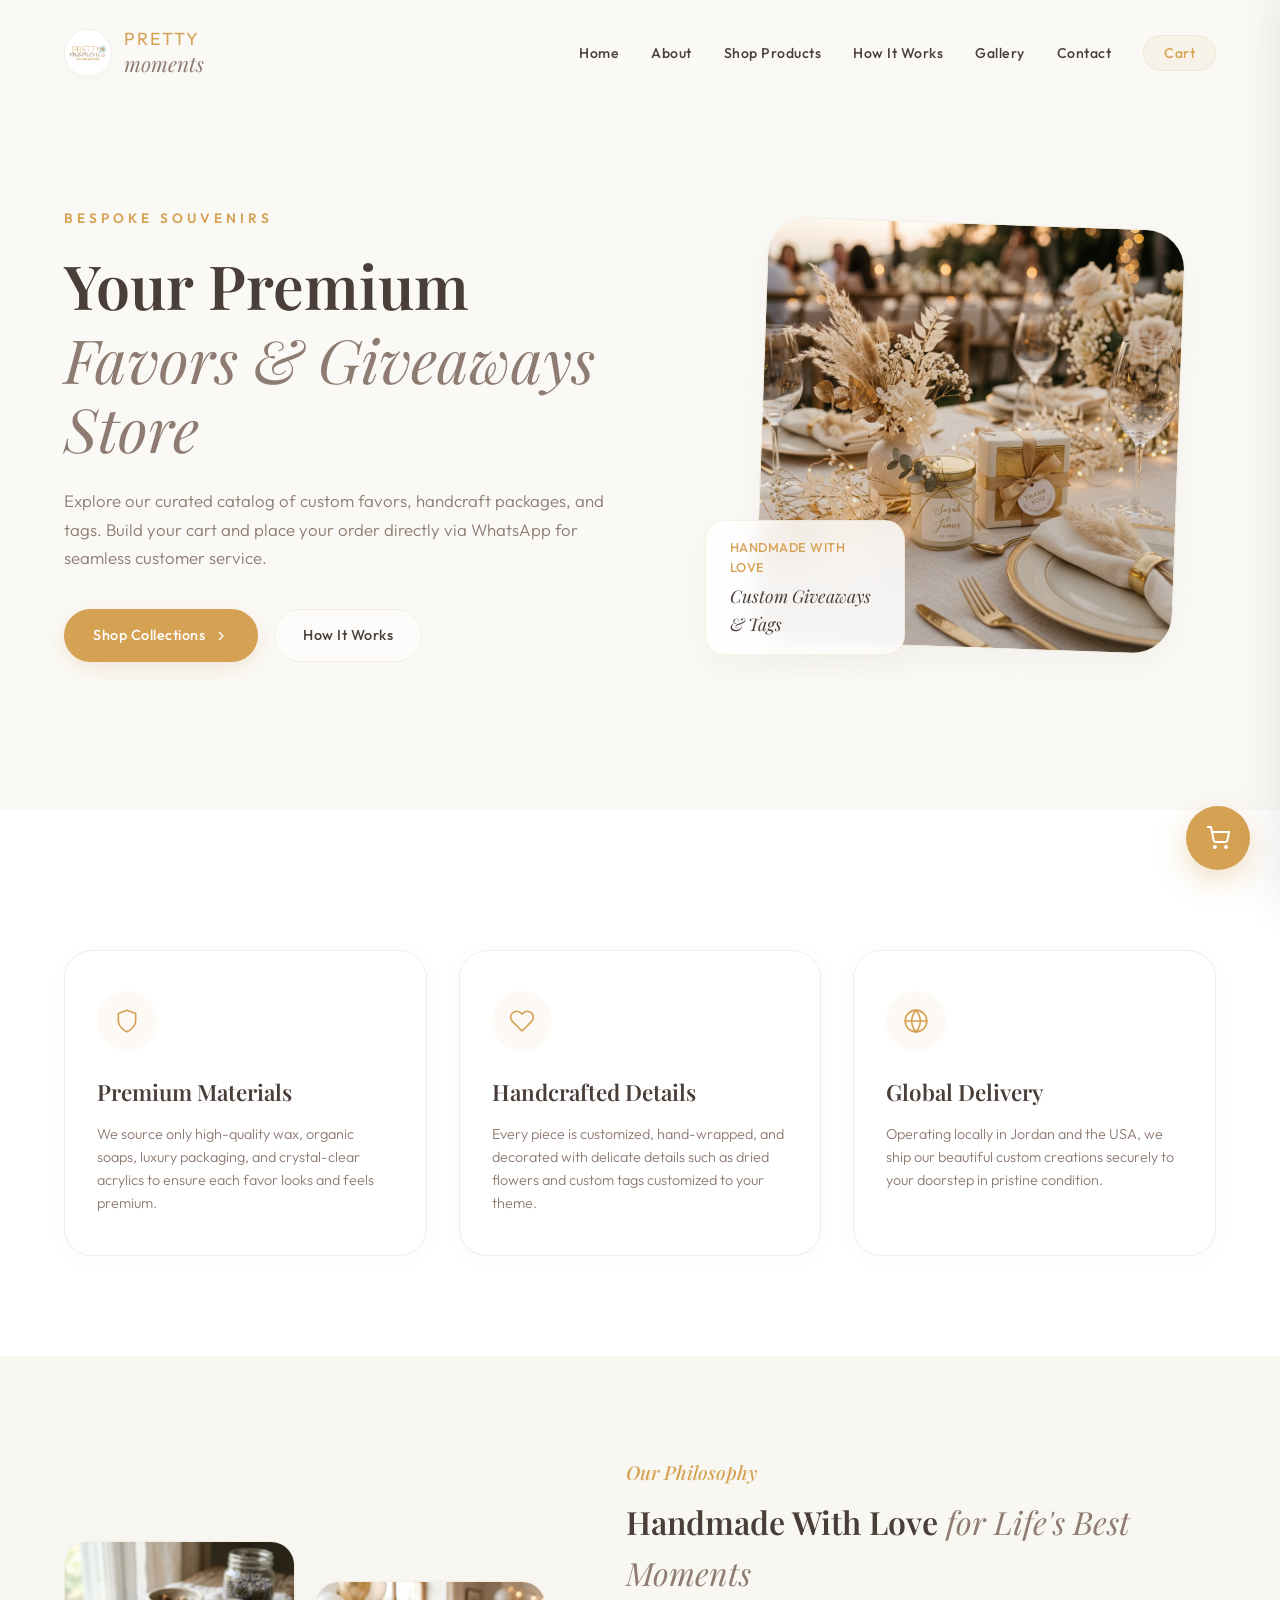
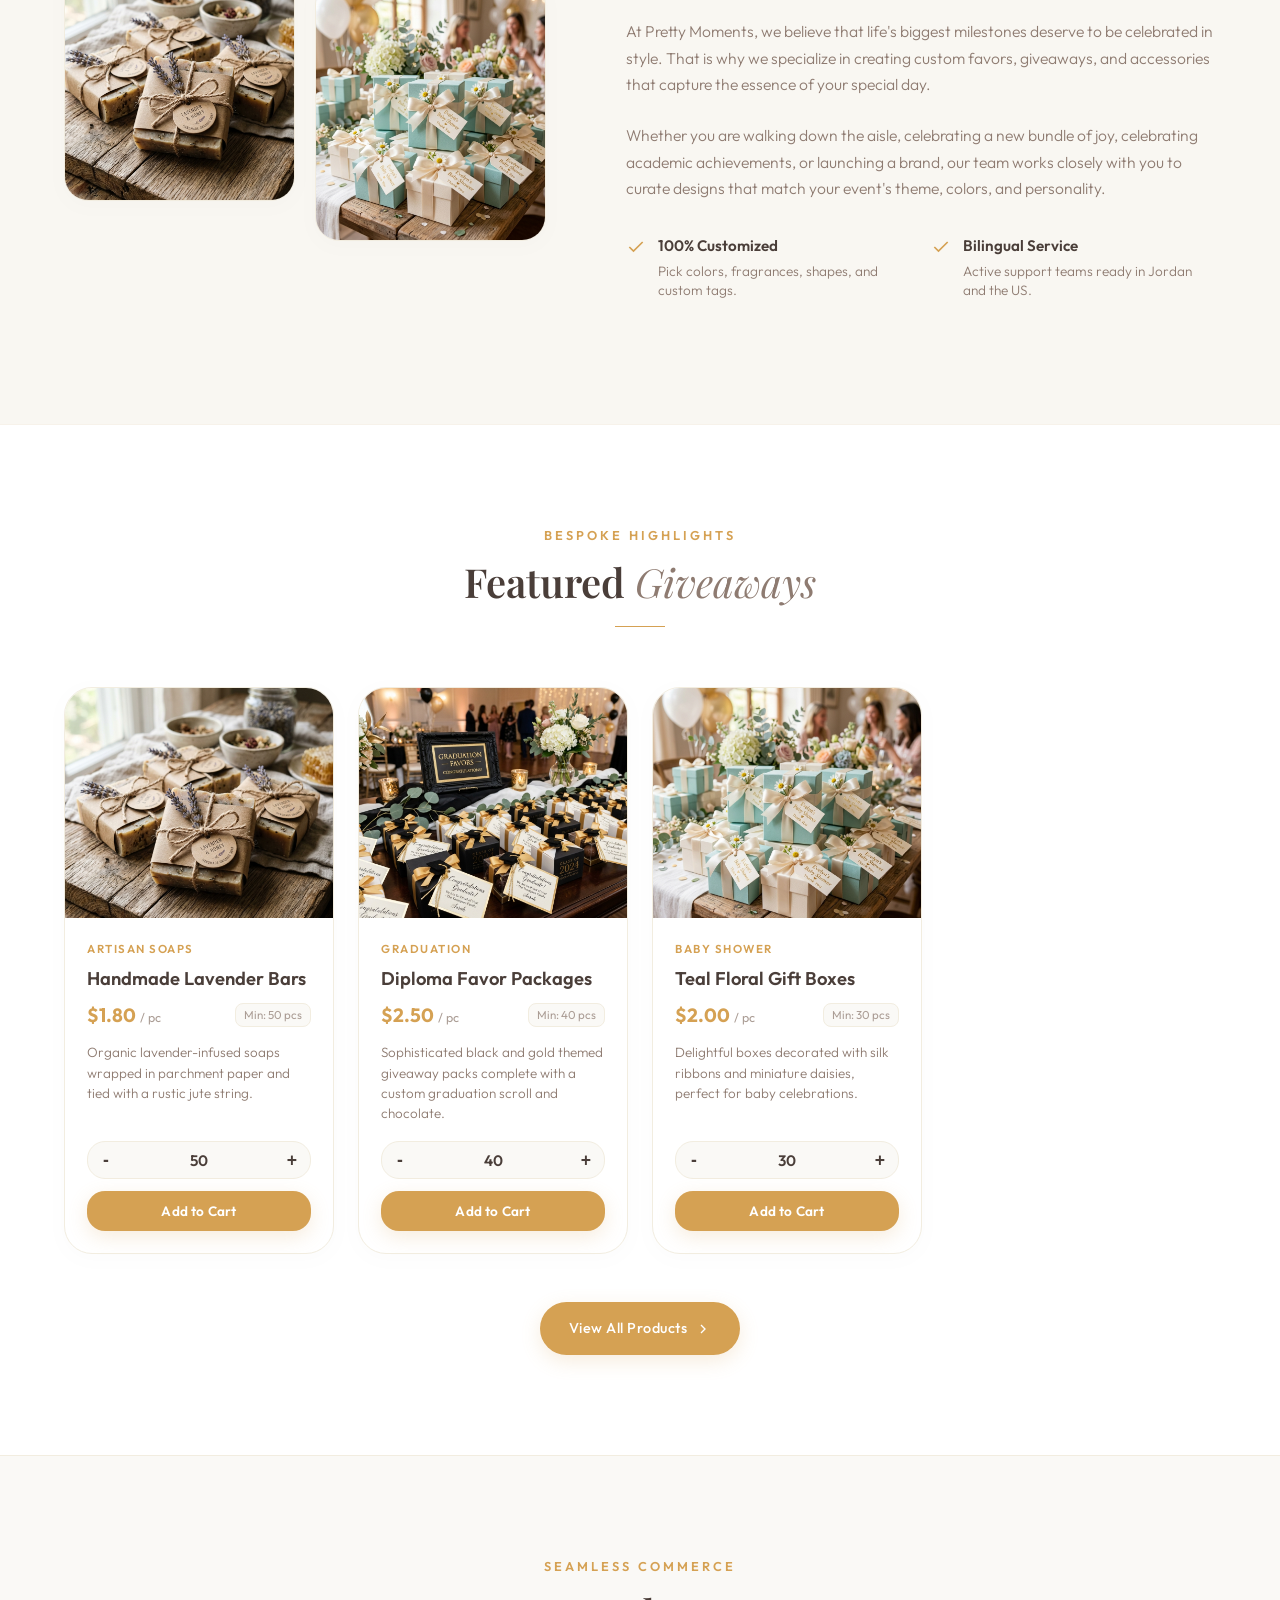
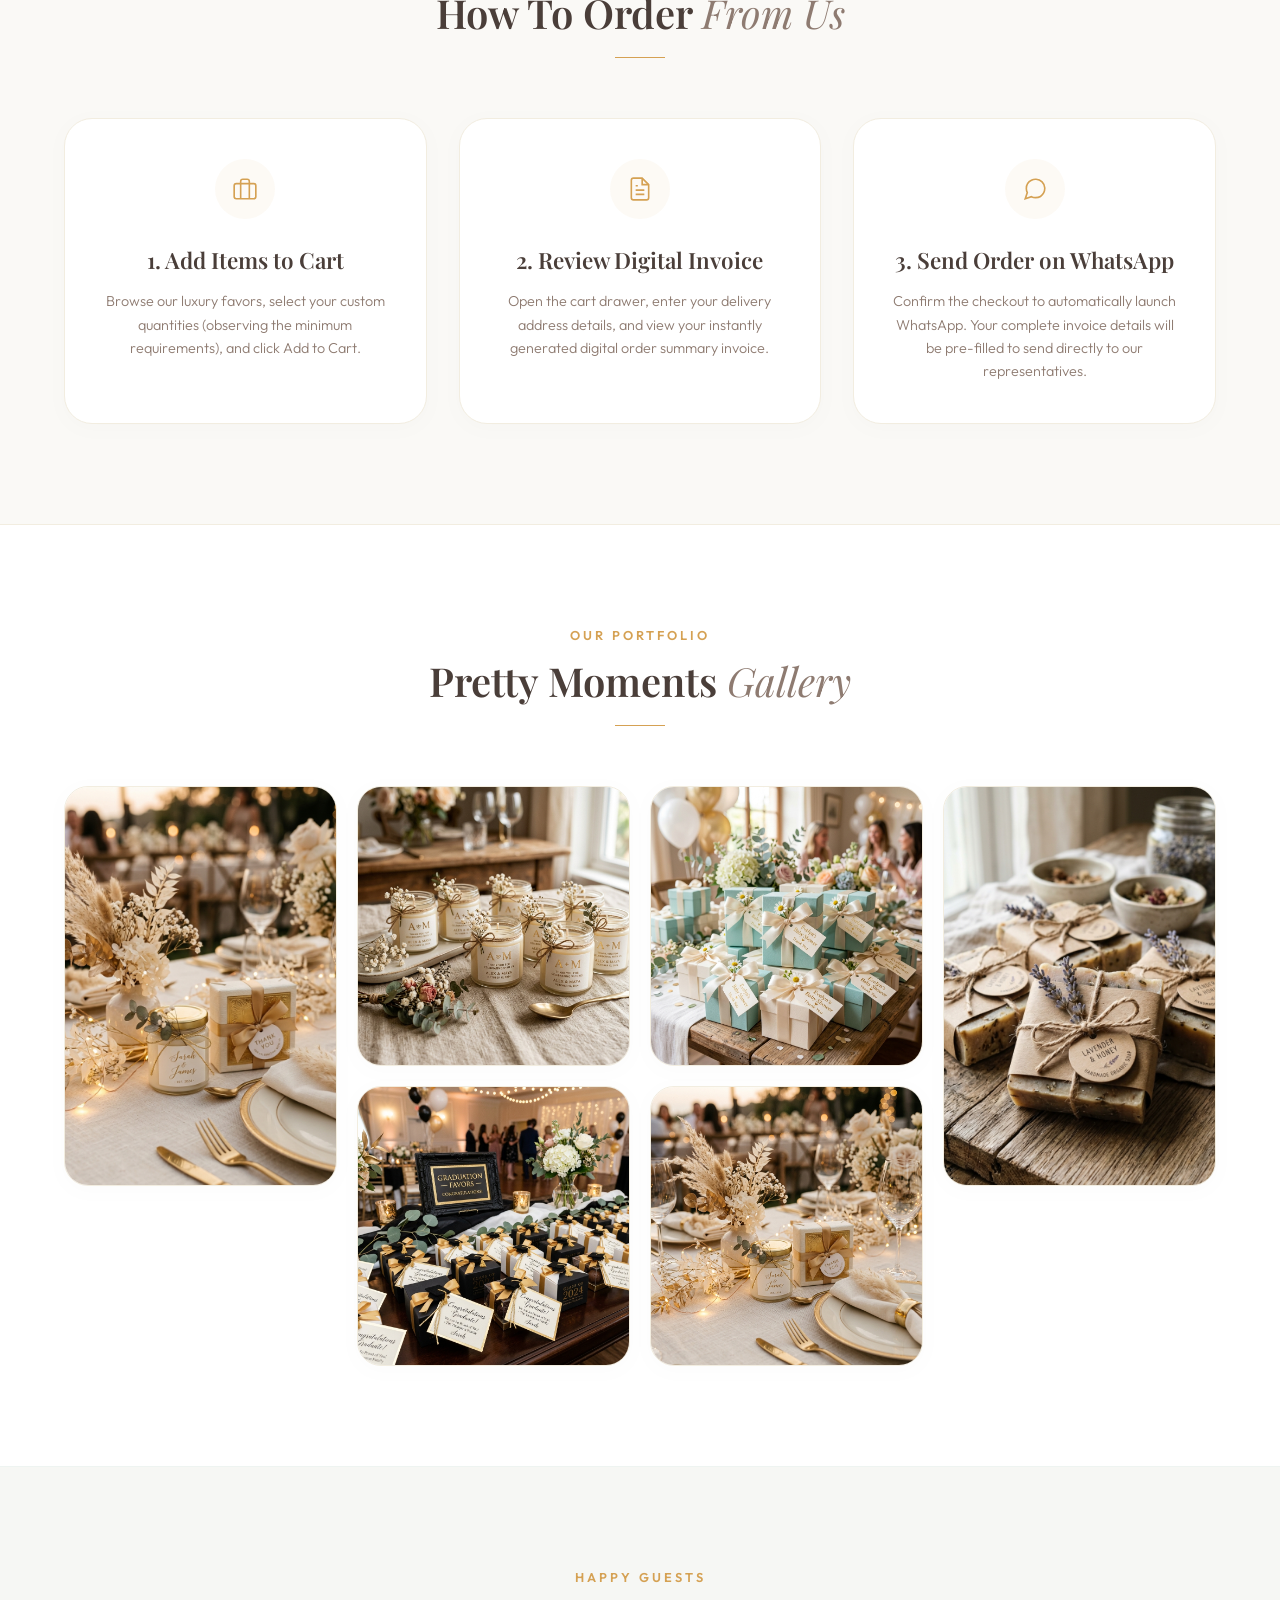
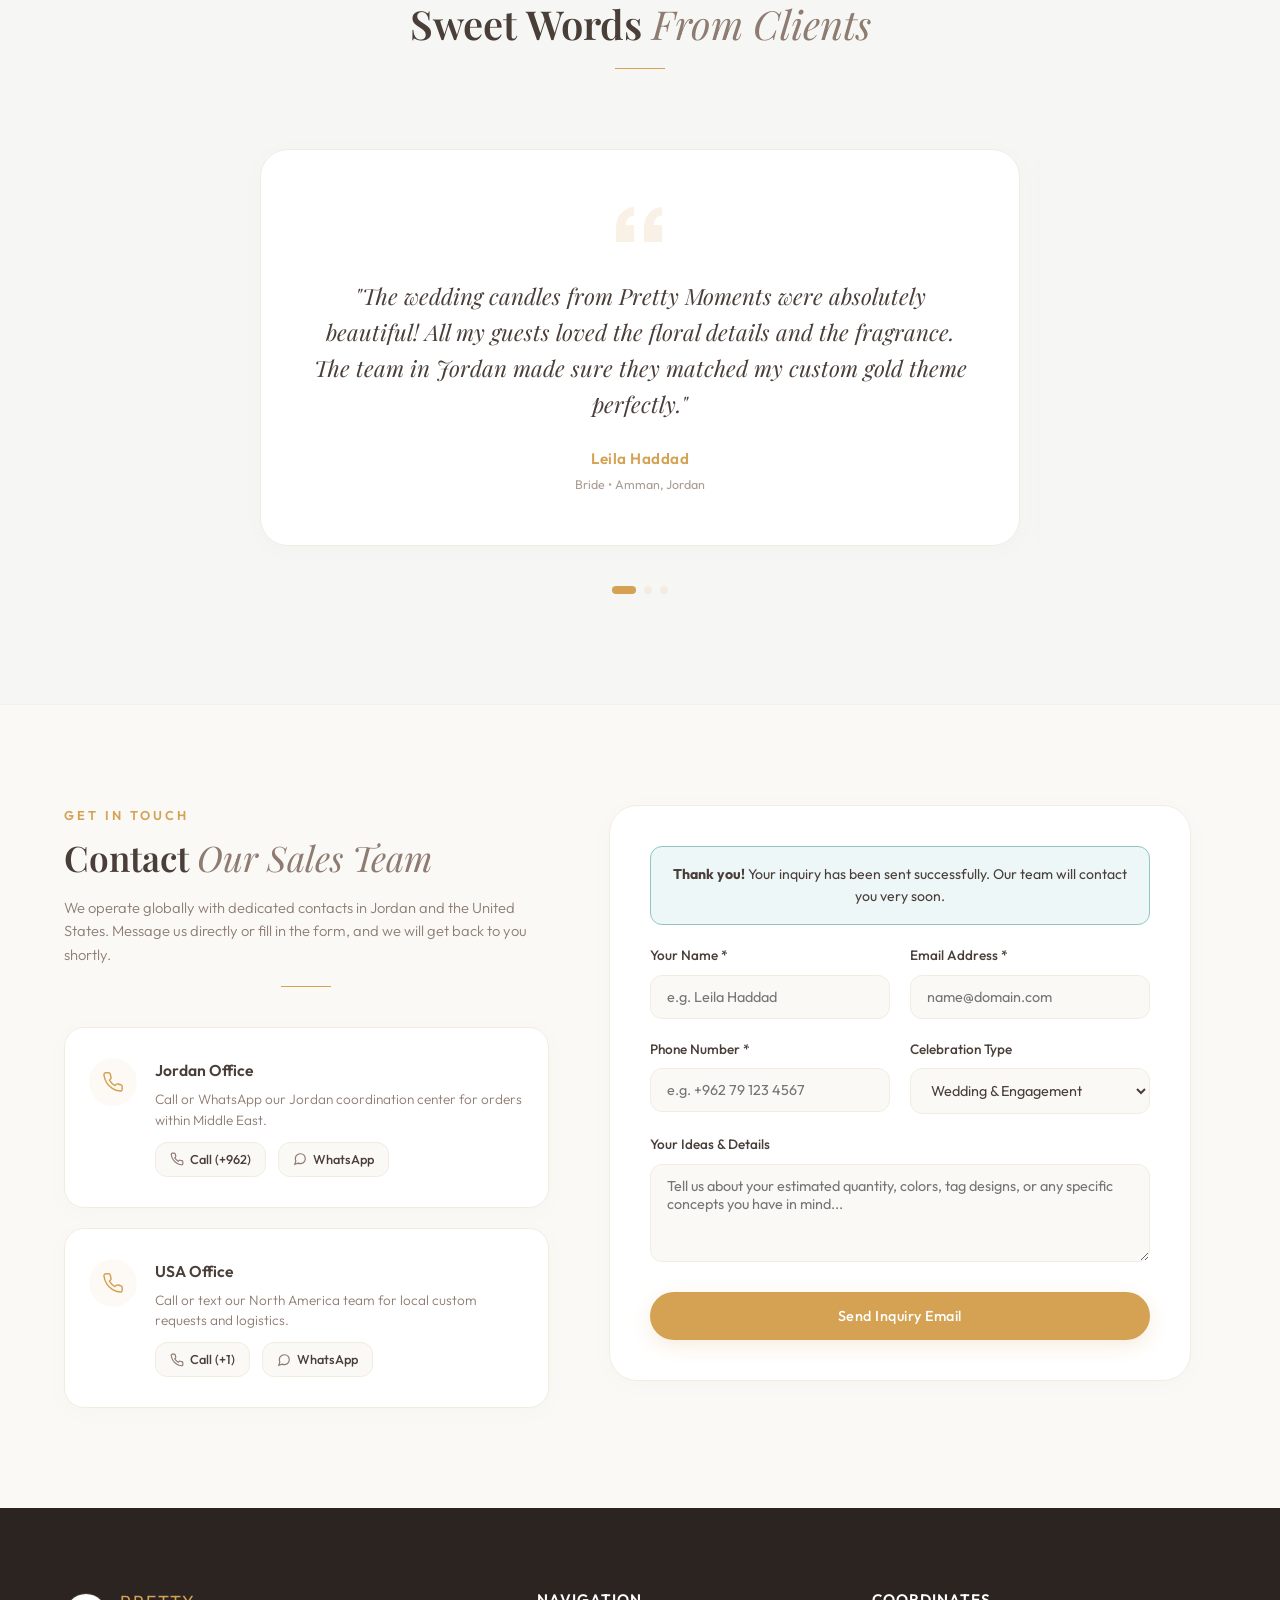
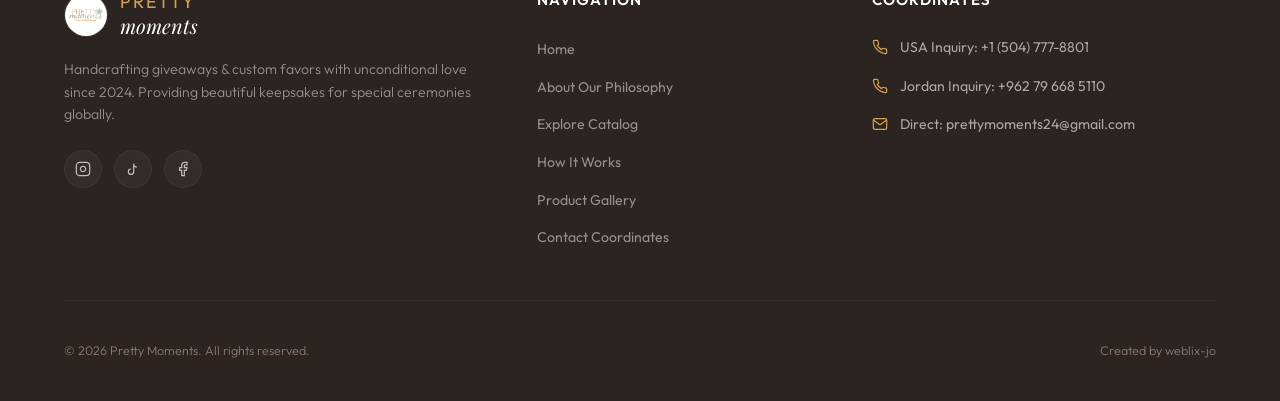
==== index.html @ eb16f56a "1" ====
<!DOCTYPE html>
<html lang="en">
<head>
  <meta charset="UTF-8">
  <meta name="viewport" content="width=device-width, initial-scale=1.0">
  
  <!-- SEO Meta Tags -->
  <title>Pretty Moments | Premium Favors & Giveaways Store</title>
  <meta name="description" content="Order luxury custom favors & giveaways online. Select items, add to cart, and checkout instantly via WhatsApp. Custom candles, baby shower gift boxes, and handmade soaps in Jordan & USA.">
  <meta name="keywords" content="giveaways, favors, custom favors, wedding favors, baby shower giveaways, graduation favors, personalized gifts, custom tags, Jordan, USA, WhatsApp store">
  
  <!-- Open Graph / Facebook -->
  <meta property="og:type" content="website">
  <meta property="og:url" content="https://weblix-jo.com/bio/prettymoments">
  <meta property="og:title" content="Pretty Moments | Premium Favors & Giveaways Store">
  <meta property="og:description" content="Order luxury custom favors & giveaways online. Select items, add to cart, and checkout instantly via WhatsApp. 🌸✨">
  <meta property="og:image" content="images/logo.jpg">

  <!-- Google Fonts Connection -->
  <link rel="preconnect" href="https://fonts.googleapis.com">
  <link rel="preconnect" href="https://fonts.gstatic.com" crossorigin>

  <!-- External Stylesheet -->
  <link rel="stylesheet" href="css/style.css">
</head>
<body>

  <!-- HEADER / NAVIGATION -->
  <header id="site-header">
    <div class="container nav-wrapper">
      <a href="#home" class="logo-wrapper" id="nav-logo">
        <div class="logo-circle">
          <img src="images/logo.jpg" alt="Pretty Moments Logo">
        </div>
        <div class="logo-text">
          <span class="logo-title-pretty">PRETTY</span>
          <span class="logo-title-moments">moments</span>
        </div>
      </a>
      
      <!-- Mobile hamburger toggle -->
      <button class="menu-toggle" aria-label="Toggle navigation menu" aria-expanded="false">
        <svg viewBox="0 0 24 24" fill="none" stroke="currentColor">
          <line x1="3" y1="12" x2="21" y2="12"></line>
          <line x1="3" y1="6" x2="21" y2="6"></line>
          <line x1="3" y1="18" x2="21" y2="18"></line>
        </svg>
      </button>

      <nav id="main-nav">
        <ul>
          <li><a href="#home">Home</a></li>
          <li><a href="#about">About</a></li>
          <li><a href="shop.html">Shop Products</a></li>
          <li><a href="#how-it-works">How It Works</a></li>
          <li><a href="#gallery">Gallery</a></li>
          <li><a href="#contact">Contact</a></li>
          <li>
            <a href="#" class="nav-cta">
              Cart 
              <span class="cart-count" style="display:none; background:var(--text-dark); color:var(--white); border-radius:50%; width:18px; height:18px; font-size:0.68rem; align-items:center; justify-content:center; margin-left:6px; border:1px solid var(--white);">0</span>
            </a>
          </li>
        </ul>
      </nav>
    </div>
  </header>

  <!-- MAIN CONTENT AREA -->
  <main>
    
    <!-- 1. HERO SECTION -->
    <section id="home" class="hero">
      <div class="container hero-grid">
        
        <div class="hero-content">
          <span class="hero-subtitle">Bespoke Souvenirs</span>
          <h1 class="hero-title">
            Your Premium
            <span>Favors & Giveaways Store</span>
          </h1>
          <p class="hero-description">
            Explore our curated catalog of custom favors, handcraft packages, and tags. Build your cart and place your order directly via WhatsApp for seamless customer service.
          </p>
          <div class="hero-buttons">
            <a href="#collections" class="btn btn-primary">
              Shop Collections
              <svg class="btn-icon" viewBox="0 0 24 24">
                <polyline points="9 18 15 12 9 6"></polyline>
              </svg>
            </a>
            <a href="#how-it-works" class="btn btn-secondary">How It Works</a>
          </div>
        </div>

        <div class="hero-visual">
          <div class="hero-img-container">
            <img src="images/hero_bg.png" alt="Elegantly arranged wedding favors on table setting">
          </div>
          <div class="hero-badge">
            <p>HANDMADE WITH LOVE</p>
            <span>Custom Giveaways & Tags</span>
          </div>
        </div>

      </div>
    </section>

    <!-- 2. FEATURES PILLARS -->
    <section class="section-padding" style="background-color: var(--white);">
      <div class="container">
        <div class="features-grid">
          
          <div class="feature-card">
            <div class="feature-icon-box">
              <svg viewBox="0 0 24 24" fill="none" stroke="currentColor" stroke-linecap="round" stroke-linejoin="round">
                <path d="M12 22s8-4 8-10V5l-8-3-8 3v7c0 6 8 10 8 10z"></path>
              </svg>
            </div>
            <h3>Premium Materials</h3>
            <p>We source only high-quality wax, organic soaps, luxury packaging, and crystal-clear acrylics to ensure each favor looks and feels premium.</p>
          </div>

          <div class="feature-card">
            <div class="feature-icon-box">
              <svg viewBox="0 0 24 24" fill="none" stroke="currentColor" stroke-linecap="round" stroke-linejoin="round">
                <path d="M20.84 4.61a5.5 5.5 0 0 0-7.78 0L12 5.67l-1.06-1.06a5.5 5.5 0 0 0-7.78 7.78l1.06 1.06L12 21.23l7.78-7.78 1.06-1.06a5.5 5.5 0 0 0 0-7.78z"></path>
              </svg>
            </div>
            <h3>Handcrafted Details</h3>
            <p>Every piece is customized, hand-wrapped, and decorated with delicate details such as dried flowers and custom tags customized to your theme.</p>
          </div>

          <div class="feature-card">
            <div class="feature-icon-box">
              <svg viewBox="0 0 24 24" fill="none" stroke="currentColor" stroke-linecap="round" stroke-linejoin="round">
                <circle cx="12" cy="12" r="10"></circle>
                <line x1="2" y1="12" x2="22" y2="12"></line>
                <path d="M12 2a15.3 15.3 0 0 1 4 10 15.3 15.3 0 0 1-4 10 15.3 15.3 0 0 1-4-10 15.3 15.3 0 0 1 4-10z"></path>
              </svg>
            </div>
            <h3>Global Delivery</h3>
            <p>Operating locally in Jordan and the USA, we ship our beautiful custom creations securely to your doorstep in pristine condition.</p>
          </div>

        </div>
      </div>
    </section>

    <!-- 3. ABOUT & PHILOSOPHY -->
    <section id="about" class="section-padding about-section">
      <div class="container about-grid">
        
        <div class="about-gallery">
          <div class="about-img-wrapper about-img-1">
            <img src="images/soaps_favors.png" alt="Artisanal lavender handmade soaps close up">
          </div>
          <div class="about-img-wrapper about-img-2">
            <img src="images/baby_shower.png" alt="Delightful pastel baby shower custom boxes">
          </div>
        </div>

        <div class="about-content">
          <span class="text-gold font-italic" style="font-size: 1.2rem; display: block; margin-bottom: 8px;">Our Philosophy</span>
          <h3>Handmade With Love <span>for Life's Best Moments</span></h3>
          <p>
            At Pretty Moments, we believe that life's biggest milestones deserve to be celebrated in style. That is why we specialize in creating custom favors, giveaways, and accessories that capture the essence of your special day.
          </p>
          <p>
            Whether you are walking down the aisle, celebrating a new bundle of joy, celebrating academic achievements, or launching a brand, our team works closely with you to curate designs that match your event's theme, colors, and personality.
          </p>
          
          <div class="about-highlights">
            <div class="about-highlight-item">
              <svg viewBox="0 0 24 24" fill="none" stroke="currentColor">
                <polyline points="20 6 9 17 4 12"></polyline>
              </svg>
              <div>
                <h4>100% Customized</h4>
                <p>Pick colors, fragrances, shapes, and custom tags.</p>
              </div>
            </div>
            
            <div class="about-highlight-item">
              <svg viewBox="0 0 24 24" fill="none" stroke="currentColor">
                <polyline points="20 6 9 17 4 12"></polyline>
              </svg>
              <div>
                <h4>Bilingual Service</h4>
                <p>Active support teams ready in Jordan and the US.</p>
              </div>
            </div>
          </div>
        </div>

      </div>
    </section>

    <!-- 4. COLLECTIONS / SHOP SECTION -->
    <section id="collections" class="section-padding" style="background-color: var(--white);">
      <div class="container">
        
        <div class="section-header">
          <span class="tagline">Bespoke Highlights</span>
          <h2>Featured <span>Giveaways</span></h2>
        </div>

        <!-- Featured Collection Grid (renders latest 3 products via JS) -->
        <div class="collections-grid" id="collections-grid">
          <!-- Rendered Dynamically via JS -->
        </div>

        <div style="text-align:center; margin-top:48px;">
          <a href="shop.html" class="btn btn-primary">
            View All Products
            <svg class="btn-icon" viewBox="0 0 24 24">
              <polyline points="9 18 15 12 9 6"></polyline>
            </svg>
          </a>
        </div>

      </div>
    </section>

    <!-- 5. HOW IT WORKS SECTION -->
    <section id="how-it-works" class="section-padding" style="background-color: var(--bg-color); border-top:1px solid var(--border-soft); border-bottom:1px solid var(--border-soft);">
      <div class="container">
        
        <div class="section-header">
          <span class="tagline">Seamless Commerce</span>
          <h2>How To Order <span>From Us</span></h2>
        </div>

        <div class="features-grid">
          
          <div class="feature-card text-center">
            <div class="feature-icon-box" style="margin: 0 auto 24px;">
              <svg viewBox="0 0 24 24" fill="none" stroke="currentColor">
                <rect x="2" y="7" width="20" height="14" rx="2" ry="2"></rect>
                <path d="M16 21V5a2 2 0 0 0-2-2h-4a2 2 0 0 0-2 2v16"></path>
              </svg>
            </div>
            <h3>1. Add Items to Cart</h3>
            <p>Browse our luxury favors, select your custom quantities (observing the minimum requirements), and click Add to Cart.</p>
          </div>

          <div class="feature-card text-center">
            <div class="feature-icon-box" style="margin: 0 auto 24px;">
              <svg viewBox="0 0 24 24" fill="none" stroke="currentColor">
                <path d="M14 2H6a2 2 0 0 0-2 2v16a2 2 0 0 0 2 2h12a2 2 0 0 0 2-2V8z"></path>
                <polyline points="14 2 14 8 20 8"></polyline>
                <line x1="16" y1="13" x2="8" y2="13"></line>
                <line x1="16" y1="17" x2="8" y2="17"></line>
                <polyline points="10 9 9 9 8 9"></polyline>
              </svg>
            </div>
            <h3>2. Review Digital Invoice</h3>
            <p>Open the cart drawer, enter your delivery address details, and view your instantly generated digital order summary invoice.</p>
          </div>

          <div class="feature-card text-center">
            <div class="feature-icon-box" style="margin: 0 auto 24px;">
              <svg viewBox="0 0 24 24" fill="none" stroke="currentColor">
                <path d="M21 11.5a8.38 8.38 0 0 1-.9 3.8 8.5 8.5 0 0 1-7.6 4.7 8.38 8.38 0 0 1-3.8-.9L3 21l1.9-5.7a8.38 8.38 0 0 1-.9-3.8 8.5 8.5 0 0 1 4.7-7.6 8.38 8.38 0 0 1 3.8-.9h.5a8.48 8.48 0 0 1 8 8v.5z"></path>
              </svg>
            </div>
            <h3>3. Send Order on WhatsApp</h3>
            <p>Confirm the checkout to automatically launch WhatsApp. Your complete invoice details will be pre-filled to send directly to our representatives.</p>
          </div>

        </div>

      </div>
    </section>

    <!-- 6. PHOTO GALLERY / PORTFOLIO -->
    <section id="gallery" class="section-padding" style="background-color: var(--white);">
      <div class="container">
        
        <div class="section-header">
          <span class="tagline">Our Portfolio</span>
          <h2>Pretty Moments <span>Gallery</span></h2>
        </div>

        <div class="gallery-grid">
          
          <div class="gallery-item tall">
            <img src="images/hero_bg.png" alt="Custom wedding giveaways set up on dinner table">
            <div class="gallery-overlay">
              <h4>Reception Table Settings</h4>
              <p>Wedding Day Souvenirs</p>
            </div>
          </div>

          <div class="gallery-item">
            <img src="images/wedding_favors.png" alt="Scented candle wedding favors close up">
            <div class="gallery-overlay">
              <h4>Luxury Gold Candle Jars</h4>
              <p>Engagement giveaways</p>
            </div>
          </div>

          <div class="gallery-item">
            <img src="images/baby_shower.png" alt="Baby shower pastel blue and pink boxes">
            <div class="gallery-overlay">
              <h4>Pastel Baby Boxes</h4>
              <p>Baby Shower favors</p>
            </div>
          </div>

          <div class="gallery-item tall">
            <img src="images/soaps_favors.png" alt="Handmade rustic soaps wrapped in paper and twine">
            <div class="gallery-overlay">
              <h4>Handcrafted Organic Soaps</h4>
              <p>Bridal Shower rustic theme</p>
            </div>
          </div>

          <div class="gallery-item">
            <img src="images/graduation_favors.png" alt="Graduation diploma scroll boxes">
            <div class="gallery-overlay">
              <h4>Graduation Chocolate boxes</h4>
              <p>Academic Celebration giveaways</p>
            </div>
          </div>

          <div class="gallery-item">
            <img src="images/hero_bg.png" alt="Beautifully gift-wrapped candles with ribbons">
            <div class="gallery-overlay">
              <h4>Custom Ribbon Gift Boxes</h4>
              <p>Anniversary & Special Events</p>
            </div>
          </div>

        </div>

      </div>
    </section>

    <!-- 7. CLIENT TESTIMONIALS -->
    <section class="section-padding testimonials-section">
      <div class="container">
        
        <div class="section-header">
          <span class="tagline">Happy Guests</span>
          <h2>Sweet Words <span>From Clients</span></h2>
        </div>

        <div class="testimonials-slider-container">
          <div class="testimonials-wrapper">
            
            <!-- Slide 1 -->
            <div class="testimonial-slide">
              <div class="testimonial-card">
                <svg class="testimonial-quote-icon" viewBox="0 0 24 24" fill="currentColor">
                  <path d="M14.017 21v-7.391c0-5.704 3.748-9.791 9-10.155v4.294c-2.82.252-4.116 2.007-4.116 4.756h4.116V21h-9zm-14 0v-7.391c0-5.704 3.748-9.791 9-10.155v4.294c-2.82.252-4.116 2.007-4.116 4.756h4.116V21h-9z"/>
                </svg>
                <p class="testimonial-text">
                  "The wedding candles from Pretty Moments were absolutely beautiful! All my guests loved the floral details and the fragrance. The team in Jordan made sure they matched my custom gold theme perfectly."
                </p>
                <div class="testimonial-author">
                  <span class="author-name">Leila Haddad</span>
                  <span class="author-event">Bride • Amman, Jordan</span>
                </div>
              </div>
            </div>

            <!-- Slide 2 -->
            <div class="testimonial-slide">
              <div class="testimonial-card">
                <svg class="testimonial-quote-icon" viewBox="0 0 24 24" fill="currentColor">
                  <path d="M14.017 21v-7.391c0-5.704 3.748-9.791 9-10.155v4.294c-2.82.252-4.116 2.007-4.116 4.756h4.116V21h-9zm-14 0v-7.391c0-5.704 3.748-9.791 9-10.155v4.294c-2.82.252-4.116 2.007-4.116 4.756h4.116V21h-9z"/>
                </svg>
                <p class="testimonial-text">
                  "I ordered baby shower gift boxes for my sister in New Orleans, USA. The pastel colors were stunning, and the communication over WhatsApp was very quick and helpful. Highly recommend their services!"
                </p>
                <div class="testimonial-author">
                  <span class="author-name">Emily Watson</span>
                  <span class="author-event">Sister • New Orleans, USA</span>
                </div>
              </div>
            </div>

            <!-- Slide 3 -->
            <div class="testimonial-slide">
              <div class="testimonial-card">
                <svg class="testimonial-quote-icon" viewBox="0 0 24 24" fill="currentColor">
                  <path d="M14.017 21v-7.391c0-5.704 3.748-9.791 9-10.155v4.294c-2.82.252-4.116 2.007-4.116 4.756h4.116V21h-9zm-14 0v-7.391c0-5.704 3.748-9.791 9-10.155v4.294c-2.82.252-4.116 2.007-4.116 4.756h4.116V21h-9z"/>
                </svg>
                <p class="testimonial-text">
                  "Perfect graduation giveaways. The custom scroll cards and fine chocolate packets looked incredibly professional. The team was so responsive and accommodated our tight deadline perfectly."
                </p>
                <div class="testimonial-author">
                  <span class="author-name">Zaid Al-Masri</span>
                  <span class="author-event">Graduate • Amman, Jordan</span>
                </div>
              </div>
            </div>

          </div>

          <!-- Pagination dots -->
          <div class="slider-dots"></div>
        </div>

      </div>
    </section>

    <!-- 8. CONTACT & FORM SECTION -->
    <section id="contact" class="section-padding" style="background-color: var(--bg-color);">
      <div class="container contact-grid">
        
        <!-- Contact Info column -->
        <div class="contact-info-area">
          <div class="section-header" style="text-align: left; margin-bottom: 40px;">
            <span class="tagline" style="margin-left: 0;">Get In Touch</span>
            <h2 style="font-size: 2.2rem;">Contact <span>Our Sales Team</span></h2>
            <p style="margin-top: 15px; font-size: 0.92rem; text-align: left;">We operate globally with dedicated contacts in Jordan and the United States. Message us directly or fill in the form, and we will get back to you shortly.</p>
          </div>

          <div class="contact-info-cards">
            
            <!-- Jordan Card -->
            <div class="contact-card">
              <div class="contact-card-icon">
                <svg viewBox="0 0 24 24" fill="none" stroke="currentColor">
                  <path d="M22 16.92v3a2 2 0 0 1-2.18 2 19.79 19.79 0 0 1-8.63-3.07 19.5 19.5 0 0 1-6-6 19.79 19.79 0 0 1-3.07-8.67A2 2 0 0 1 4.11 2h3a2 2 0 0 1 2 1.72 12.84 12.84 0 0 0 .7 2.81 2 2 0 0 1-.45 2.11L8.09 9.91a16 16 0 0 0 6 6l1.27-1.27a2 2 0 0 1 2.11-.45 12.84 12.84 0 0 0 2.81.7A2 2 0 0 1 22 16.92z"></path>
                </svg>
              </div>
              <div class="contact-card-details">
                <h4>Jordan Office</h4>
                <p>Call or WhatsApp our Jordan coordination center for orders within Middle East.</p>
                <div class="contact-links-group">
                  <a href="tel:+962796685110" class="contact-mini-btn">
                    <svg viewBox="0 0 24 24" fill="none" stroke="currentColor">
                      <path d="M22 16.92v3a2 2 0 0 1-2.18 2 19.79 19.79 0 0 1-8.63-3.07 19.5 19.5 0 0 1-6-6 19.79 19.79 0 0 1-3.07-8.67A2 2 0 0 1 4.11 2h3a2 2 0 0 1 2 1.72 12.84 12.84 0 0 0 .7 2.81 2 2 0 0 1-.45 2.11L8.09 9.91a16 16 0 0 0 6 6l1.27-1.27a2 2 0 0 1 2.11-.45 12.84 12.84 0 0 0 2.81.7A2 2 0 0 1 22 16.92z"></path>
                    </svg>
                    Call (+962)
                  </a>
                  <a href="https://wa.me/15047778801?text=Hello%20Pretty%20Moments%2C%20I%20am%20inquiring%20from%20Jordan" target="_blank" class="contact-mini-btn">
                    <svg viewBox="0 0 24 24" fill="none" stroke="currentColor">
                      <path d="M21 11.5a8.38 8.38 0 0 1-.9 3.8 8.5 8.5 0 0 1-7.6 4.7 8.38 8.38 0 0 1-3.8-.9L3 21l1.9-5.7a8.38 8.38 0 0 1-.9-3.8 8.5 8.5 0 0 1 4.7-7.6 8.38 8.38 0 0 1 3.8-.9h.5a8.48 8.48 0 0 1 8 8v.5z"></path>
                    </svg>
                    WhatsApp
                  </a>
                </div>
              </div>
            </div>

            <!-- USA Card -->
            <div class="contact-card">
              <div class="contact-card-icon">
                <svg viewBox="0 0 24 24" fill="none" stroke="currentColor">
                  <path d="M22 16.92v3a2 2 0 0 1-2.18 2 19.79 19.79 0 0 1-8.63-3.07 19.5 19.5 0 0 1-6-6 19.79 19.79 0 0 1-3.07-8.67A2 2 0 0 1 4.11 2h3a2 2 0 0 1 2 1.72 12.84 12.84 0 0 0 .7 2.81 2 2 0 0 1-.45 2.11L8.09 9.91a16 16 0 0 0 6 6l1.27-1.27a2 2 0 0 1 2.11-.45 12.84 12.84 0 0 0 2.81.7A2 2 0 0 1 22 16.92z"></path>
                </svg>
              </div>
              <div class="contact-card-details">
                <h4>USA Office</h4>
                <p>Call or text our North America team for local custom requests and logistics.</p>
                <div class="contact-links-group">
                  <a href="tel:+15047778801" class="contact-mini-btn">
                    <svg viewBox="0 0 24 24" fill="none" stroke="currentColor">
                      <path d="M22 16.92v3a2 2 0 0 1-2.18 2 19.79 19.79 0 0 1-8.63-3.07 19.5 19.5 0 0 1-6-6 19.79 19.79 0 0 1-3.07-8.67A2 2 0 0 1 4.11 2h3a2 2 0 0 1 2 1.72 12.84 12.84 0 0 0 .7 2.81 2 2 0 0 1-.45 2.11L8.09 9.91a16 16 0 0 0 6 6l1.27-1.27a2 2 0 0 1 2.11-.45 12.84 12.84 0 0 0 2.81.7A2 2 0 0 1 22 16.92z"></path>
                    </svg>
                    Call (+1)
                  </a>
                  <a href="https://wa.me/15047778801?text=Hello%20Pretty%20Moments%2C%20I%20am%20inquiring%20from%20USA" target="_blank" class="contact-mini-btn">
                    <svg viewBox="0 0 24 24" fill="none" stroke="currentColor">
                      <path d="M21 11.5a8.38 8.38 0 0 1-.9 3.8 8.5 8.5 0 0 1-7.6 4.7 8.38 8.38 0 0 1-3.8-.9L3 21l1.9-5.7a8.38 8.38 0 0 1-.9-3.8 8.5 8.5 0 0 1 4.7-7.6 8.38 8.38 0 0 1 3.8-.9h.5a8.48 8.48 0 0 1 8 8v.5z"></path>
                    </svg>
                    WhatsApp
                  </a>
                </div>
              </div>
            </div>

          </div>
        </div>

        <!-- Form Column -->
        <div class="contact-form-container">
          
          <!-- Success alert -->
          <div class="form-alert success" id="form-success-alert">
            <strong>Thank you!</strong> Your inquiry has been sent successfully. Our team will contact you very soon.
          </div>

          <form id="contact-form" autocomplete="on">
            <div class="form-row">
              <div class="form-group">
                <label for="contact-name">Your Name *</label>
                <input type="text" id="contact-name" name="name" required placeholder="e.g. Leila Haddad">
              </div>
              <div class="form-group">
                <label for="contact-email">Email Address *</label>
                <input type="email" id="contact-email" name="email" required placeholder="name@domain.com">
              </div>
            </div>

            <div class="form-row">
              <div class="form-group">
                <label for="contact-phone">Phone Number *</label>
                <input type="tel" id="contact-phone" name="phone" required placeholder="e.g. +962 79 123 4567">
              </div>
              <div class="form-group">
                <label for="contact-event">Celebration Type</label>
                <select id="contact-event" name="event-type">
                  <option value="wedding">Wedding & Engagement</option>
                  <option value="baby-shower">Baby Shower</option>
                  <option value="graduation">Graduation</option>
                  <option value="birthday">Birthday Party</option>
                  <option value="other">Other Special Moment</option>
                </select>
              </div>
            </div>

            <div class="form-group">
              <label for="contact-message">Your Ideas & Details</label>
              <textarea id="contact-message" name="message" rows="4" placeholder="Tell us about your estimated quantity, colors, tag designs, or any specific concepts you have in mind..."></textarea>
            </div>

            <button type="submit" class="btn btn-primary form-submit-btn">Send Inquiry Email</button>
          </form>
        </div>

      </div>
    </section>

  </main>

  <!-- FLOATING CART TRIGGER BADGE (E-commerce UI element) -->
  <button class="floating-cart-btn" aria-label="Open your shopping cart">
    <svg viewBox="0 0 24 24" fill="none" stroke="currentColor">
      <circle cx="9" cy="21" r="1"></circle>
      <circle cx="20" cy="21" r="1"></circle>
      <path d="M1 1h4l2.68 13.39a2 2 0 0 0 2 1.61h9.72a2 2 0 0 0 2-1.61L23 6H6"></path>
    </svg>
    <span class="cart-count" style="display:none;">0</span>
  </button>

  <!-- CART SIDEBAR DRAWER OVERLAY -->
  <div class="cart-overlay"></div>

  <!-- CART SIDEBAR DRAWER -->
  <div class="cart-drawer" role="dialog" aria-modal="true" aria-label="Shopping Cart">
    <div class="cart-header">
      <h3>Shopping Cart <span class="cart-count-title"></span></h3>
      <button class="cart-close-btn" aria-label="Close cart drawer">
        <svg viewBox="0 0 24 24" fill="none" stroke="currentColor">
          <line x1="18" y1="6" x2="6" y2="18"></line>
          <line x1="6" y1="6" x2="18" y2="18"></line>
        </svg>
      </button>
    </div>

    <!-- Scrollable products list -->
    <div class="cart-items-list">
      <!-- Generated Dynamically via JS -->
    </div>

    <!-- Cart Footer & Checkout Form -->
    <div class="cart-footer">
      <div class="cart-summary-row">
        <span>Subtotal</span>
        <span id="cart-subtotal" style="font-weight: 500;">$0.00</span>
      </div>
      <div class="cart-summary-row">
        <span>Delivery / Shipping</span>
        <span style="font-style: italic; color: var(--text-light); font-size: 0.8rem;">Calculated in Chat</span>
      </div>
      <div class="cart-summary-row total">
        <span>Total</span>
        <span id="cart-total">$0.00</span>
      </div>

      <form id="checkout-info-form">
        <div class="cart-checkout-form">
          <div class="cart-input-group">
            <label for="cust-name">Full Name *</label>
            <input type="text" id="cust-name" required placeholder="e.g. Leila Haddad">
          </div>
          <div class="cart-input-group">
            <label for="cust-phone">Phone Number *</label>
            <input type="tel" id="cust-phone" required placeholder="e.g. +962 79 668 5110">
          </div>
          <div class="cart-input-group">
            <label for="cust-address">Delivery Address *</label>
            <input type="text" id="cust-address" required placeholder="e.g. Amman, Dabouq Area">
          </div>
          <div class="cart-input-group">
            <label>Payment Method *</label>
            <div style="display:flex; gap:16px; margin-top:6px; font-size:0.9rem;">
              <label style="display:flex; align-items:center; gap:6px; font-weight:normal; cursor:pointer;">
                <input type="radio" name="payment-method" value="cod" checked style="width:auto; accent-color:var(--primary-gold);"> Cash on Delivery
              </label>
              <label style="display:flex; align-items:center; gap:6px; font-weight:normal; cursor:pointer;">
                <input type="radio" name="payment-method" value="online" style="width:auto; accent-color:var(--primary-gold);"> Online Payment
              </label>
            </div>
          </div>
        </div>
        <button type="submit" class="checkout-btn">Proceed to Checkout</button>
      </form>
    </div>
  </div>

  <!-- DIGITAL INVOICE MODAL -->
  <div class="invoice-modal" role="dialog" aria-modal="true" aria-label="Order Invoice Summary">
    <div class="invoice-container">
      <button class="invoice-close-btn" aria-label="Close invoice popup">
        <svg viewBox="0 0 24 24" fill="none" stroke="currentColor">
          <line x1="18" y1="6" x2="6" y2="18"></line>
          <line x1="6" y1="6" x2="18" y2="18"></line>
        </svg>
      </button>

      <div class="invoice-brand">
        <div class="invoice-brand-logo">
          <img src="images/logo.jpg" alt="Pretty moments logo">
        </div>
        <span class="invoice-brand-pretty">PRETTY</span>
        <span class="invoice-brand-moments">moments</span>
        <p style="font-size:0.75rem; text-transform:lowercase; letter-spacing:1px; margin-top:2px;" class="text-gold">favors and giveaways</p>
      </div>

      <h3 class="invoice-header-title">Order Invoice Summary</h3>
      
      <!-- Customer Billing details -->
      <div class="invoice-billto-grid">
        <div class="invoice-billto-col">
          <span>ORDER REF:</span>
          <p id="inv-order-ref" style="font-weight:700; color:var(--primary-gold);">-</p>
        </div>
        <div class="invoice-billto-col">
          <span>PAYMENT:</span>
          <p id="inv-payment-method" style="text-transform:uppercase;">-</p>
        </div>
        <div class="invoice-billto-col">
          <span>CUSTOMER:</span>
          <p id="inv-cust-name">-</p>
        </div>
        <div class="invoice-billto-col">
          <span>PHONE:</span>
          <p id="inv-cust-phone">-</p>
        </div>
        <div class="invoice-billto-col" style="grid-column: span 2; margin-top: 6px;">
          <span>DELIVERY ADDRESS:</span>
          <p id="inv-cust-address">-</p>
        </div>
      </div>

      <!-- Items Grid -->
      <div class="invoice-table-header">
        <span>Item Description</span>
        <span>Qty</span>
        <span style="text-align: right;">Total</span>
      </div>

      <div class="invoice-items">
        <!-- Rendered Dynamically via JS -->
      </div>

      <!-- Totals -->
      <div class="invoice-financials">
        <div class="invoice-financial-row">
          <span>Subtotal:</span>
          <span id="inv-subtotal">$0.00</span>
        </div>
        <div class="invoice-financial-row">
          <span>Delivery & Shipping:</span>
          <span style="font-style: italic; color:var(--text-light);">Calculated in Chat</span>
        </div>
        <div class="invoice-financial-row grand">
          <span>Grand Total:</span>
          <span id="inv-total">$0.00</span>
        </div>
      </div>

      <!-- Checkout triggers -->
      <div class="invoice-actions">
        <button type="button" class="btn btn-secondary invoice-action-btn invoice-action-print" id="print-invoice-btn">
          Print Receipt
        </button>
        <button type="button" class="btn invoice-action-btn invoice-action-whatsapp" id="whatsapp-checkout-btn">
          <svg viewBox="0 0 448 512" fill="currentColor">
            <path d="M380.9 97.1C339 55.1 283.2 32 223.9 32c-122.4 0-222 99.6-222 222 0 39.1 10.2 77.3 29.6 111L0 480l117.7-30.9c32.4 17.7 68.9 27 106.1 27h.1c122.3 0 224.1-99.6 224.1-222 0-59.3-25.2-115-67.1-157zm-157 341.6c-33.2 0-65.7-8.9-94-25.7l-6.7-4-69.8 18.3L72 359.2l-4.4-7c-18.5-29.4-28.2-63.3-28.2-98.2 0-101.7 82.8-184.5 184.6-184.5 49.3 0 95.6 19.2 130.4 54.1 34.8 34.9 56.2 81.2 56.1 130.5 0 101.8-84.9 184.6-186.6 184.6zm101.2-138.2c-5.5-2.8-32.8-16.2-37.9-18-5.1-1.9-8.8-2.8-12.5 2.8-3.7 5.6-14.3 18-17.6 21.8-3.2 3.7-6.5 4.2-12 1.4-32.6-16.3-54-29.1-75.5-66-5.7-9.8 5.7-9.1 16.3-30.3 1.8-3.7.9-6.9-.5-9.7-1.4-2.8-12.5-30.1-17.1-41.2-4.5-10.8-9.1-9.3-12.5-9.5-3.2-.2-6.9-.2-10.6-.2-3.7 0-9.7 1.4-14.8 6.9-5.1 5.6-19.4 19-19.4 46.3 0 27.3 19.9 53.7 22.6 57.4 2.8 3.7 39.1 59.7 94.8 83.8 35.2 15.2 49 16.5 66.6 13.9 10.7-1.6 32.8-13.4 37.4-26.4 4.6-13 4.6-24.1 3.2-26.4-1.3-2.5-5-3.9-10.5-6.6z"/>
          </svg>
          Send WhatsApp Order
        </button>
      </div>
    </div>
  </div>

  <!-- GALLERY LIGHTBOX MODAL -->
  <div class="lightbox">
    <button class="lightbox-close" aria-label="Close image gallery zoom">
      <svg viewBox="0 0 24 24" fill="none" stroke="currentColor">
        <line x1="18" y1="6" x2="6" y2="18"></line>
        <line x1="6" y1="6" x2="18" y2="18"></line>
      </svg>
    </button>
    <div class="lightbox-content">
      <img src="" alt="Zoomed image detail">
    </div>
  </div>

  <!-- FOOTER -->
  <footer>
    <div class="container">
      
      <div class="footer-grid">
        
        <div class="footer-brand">
          <a href="#home" class="footer-logo" style="text-decoration: none;">
            <div class="footer-logo-circle">
              <img src="images/logo.jpg" alt="Pretty Moments circular footer logo">
            </div>
            <div class="footer-logo-text">
              <span class="footer-logo-pretty">PRETTY</span>
              <span class="footer-logo-moments">moments</span>
            </div>
          </a>
          <p>Handcrafting giveaways & custom favors with unconditional love since 2024. Providing beautiful keepsakes for special ceremonies globally.</p>
          
          <div class="footer-socials">
            <a href="https://www.instagram.com/prettymoments24?utm_source=ig_web_button_share_sheet&igsh=ZDNlZDc0MzIxNw==" target="_blank" class="footer-social-btn" aria-label="Visit Instagram Profile">
              <svg viewBox="0 0 24 24" fill="none" stroke="currentColor">
                <rect x="2" y="2" width="20" height="20" rx="5" ry="5"></rect>
                <path d="M16 11.37A4 4 0 1 1 12.63 8 4 4 0 0 1 16 11.37z"></path>
                <line x1="17.5" y1="6.5" x2="17.51" y2="6.5"></line>
              </svg>
            </a>
            <a href="https://www.tiktok.com/@prettymoments24?_r=1&_t=ZT-97ME6x1XM2H" target="_blank" class="footer-social-btn" aria-label="Visit TikTok Channel">
              <svg viewBox="0 0 24 24" fill="none" stroke="currentColor">
                <path d="M9 12a4 4 0 1 0 4 4V4a5 5 0 0 0 5 5"></path>
              </svg>
            </a>
            <a href="https://www.facebook.com/share/1H92s1cAEb/?mibextid=wwXIfr" target="_blank" class="footer-social-btn" aria-label="Visit Facebook Page">
              <svg viewBox="0 0 24 24" fill="none" stroke="currentColor">
                <path d="M18 2h-3a5 5 0 0 0-5 5v3H7v4h3v8h4v-8h3l1-4h-4V7a1 1 0 0 1 1-1h3z"></path>
              </svg>
            </a>
          </div>
        </div>

        <div class="footer-links-col">
          <h4>Navigation</h4>
          <ul>
            <li><a href="#home">Home</a></li>
            <li><a href="#about">About Our Philosophy</a></li>
            <li><a href="#collections">Explore Catalog</a></li>
            <li><a href="#how-it-works">How It Works</a></li>
            <li><a href="#gallery">Product Gallery</a></li>
            <li><a href="#contact">Contact Coordinates</a></li>
          </ul>
        </div>

        <div class="footer-links-col">
          <h4>Coordinates</h4>
          <div class="footer-contact-info">
            <div class="footer-contact-item">
              <svg viewBox="0 0 24 24" fill="none" stroke="currentColor">
                <path d="M22 16.92v3a2 2 0 0 1-2.18 2 19.79 19.79 0 0 1-8.63-3.07 19.5 19.5 0 0 1-6-6 19.79 19.79 0 0 1-3.07-8.67A2 2 0 0 1 4.11 2h3a2 2 0 0 1 2 1.72 12.84 12.84 0 0 0 .7 2.81 2 2 0 0 1-.45 2.11L8.09 9.91a16 16 0 0 0 6 6l1.27-1.27a2 2 0 0 1 2.11-.45 12.84 12.84 0 0 0 2.81.7A2 2 0 0 1 22 16.92z"></path>
              </svg>
              <span>USA Inquiry: +1 (504) 777-8801</span>
            </div>
            <div class="footer-contact-item">
              <svg viewBox="0 0 24 24" fill="none" stroke="currentColor">
                <path d="M22 16.92v3a2 2 0 0 1-2.18 2 19.79 19.79 0 0 1-8.63-3.07 19.5 19.5 0 0 1-6-6 19.79 19.79 0 0 1-3.07-8.67A2 2 0 0 1 4.11 2h3a2 2 0 0 1 2 1.72 12.84 12.84 0 0 0 .7 2.81 2 2 0 0 1-.45 2.11L8.09 9.91a16 16 0 0 0 6 6l1.27-1.27a2 2 0 0 1 2.11-.45 12.84 12.84 0 0 0 2.81.7A2 2 0 0 1 22 16.92z"></path>
              </svg>
              <span>Jordan Inquiry: +962 79 668 5110</span>
            </div>
            <div class="footer-contact-item">
              <svg viewBox="0 0 24 24" fill="none" stroke="currentColor">
                <path d="M4 4h16c1.1 0 2 .9 2 2v12c0 1.1-.9 2-2 2H4c-1.1 0-2-.9-2-2V6c0-1.1.9-2 2-2z"></path>
                <polyline points="22,6 12,13 2,6"></polyline>
              </svg>
              <span>Direct: prettymoments24@gmail.com</span>
            </div>
          </div>
        </div>

      </div>

      <div class="footer-bottom">
        <p>&copy; 2026 Pretty Moments. All rights reserved.</p>
        <p>Created by <a href="https://weblix-jo.com/en" target="_blank" rel="noopener">weblix-jo</a></p>
      </div>

    </div>
  </footer>

  <!-- Script files -->
  <script src="https://cdn.jsdelivr.net/npm/@supabase/supabase-js@2"></script>
  <script src="js/config.js"></script>
  <script src="js/app.js"></script>

</body>
</html>
---- css/style.css ----
/* ==========================================================================
   Pretty Moments - Premium E-commerce Overhaul Styling
   ========================================================================== */

/* Import Google Fonts */
@import url('https://fonts.googleapis.com/css2?family=Outfit:wght@300;400;500;600;700&family=Playfair+Display:ital,wght@0,400;0,600;1,400;1,500;1,600&display=swap');

:root {
  /* Brand Palette from Logo */
  --bg-color: #faf9f6;         /* Extremely soft ivory/cream */
  --primary-gold: #d5a153;     /* Warm luxury gold from logo */
  --primary-gold-rgb: 213, 161, 83;
  --primary-teal: #8fc5c5;     /* Pastel teal from logo daisy */
  --primary-teal-rgb: 143, 197, 197;
  --text-taupe: #8e7b71;       /* Soft cursive taupe from logo moments */
  --text-dark: #4a3e39;        /* Deep contrasted warm charcoal */
  --text-light: #ab9d95;       /* Muted taupe for captions */
  --border-soft: #f2ede0;      /* Soft golden-cream border */
  --white: #ffffff;
  
  /* Fonts */
  --font-sans: 'Outfit', sans-serif;
  --font-serif: 'Playfair Display', serif;
  
  /* Transitions */
  --transition-smooth: all 0.4s cubic-bezier(0.25, 0.8, 0.25, 1);
  --transition-fast: all 0.2s ease;
  
  /* Shadows */
  --shadow-subtle: 0 4px 20px rgba(142, 123, 113, 0.03);
  --shadow-medium: 0 12px 30px rgba(142, 123, 113, 0.06);
  --shadow-hover: 0 20px 40px rgba(213, 161, 83, 0.12);
  --shadow-glass: 0 8px 32px 0 rgba(142, 123, 113, 0.04);
}

/* Reset & Global Styles */
* {
  box-sizing: border-box;
  margin: 0;
  padding: 0;
}

html {
  scroll-behavior: smooth;
  font-size: 16px;
}

body {
  font-family: var(--font-sans);
  background-color: var(--bg-color);
  color: var(--text-dark);
  min-height: 100vh;
  line-height: 1.6;
  overflow-x: hidden;
  position: relative;
}

/* Typography Utility */
h1, h2, h3, h4 {
  font-family: var(--font-serif);
  font-weight: 600;
  color: var(--text-dark);
}

p {
  font-family: var(--font-sans);
  font-weight: 300;
  color: var(--text-taupe);
}

.text-gold {
  color: var(--primary-gold);
}

.font-italic {
  font-family: var(--font-serif);
  font-style: italic;
  font-weight: 500;
}

/* Scrollbar styling */
::-webkit-scrollbar {
  width: 8px;
}
::-webkit-scrollbar-track {
  background: var(--bg-color);
}
::-webkit-scrollbar-thumb {
  background: var(--border-soft);
  border-radius: 4px;
}
::-webkit-scrollbar-thumb:hover {
  background: var(--primary-gold);
}

/* Layout Containers */
.container {
  width: 100%;
  max-width: 1200px;
  margin: 0 auto;
  padding: 0 24px;
}

.section-padding {
  padding: 100px 0;
}

.text-center {
  text-align: center;
}

/* Section Headers */
.section-header {
  margin-bottom: 60px;
  text-align: center;
  position: relative;
}

.section-header .tagline {
  font-family: var(--font-sans);
  text-transform: uppercase;
  letter-spacing: 3px;
  font-size: 0.8rem;
  font-weight: 600;
  color: var(--primary-gold);
  margin-bottom: 12px;
  display: block;
}

.section-header h2 {
  font-size: 2.5rem;
  line-height: 1.2;
  margin-bottom: 16px;
}

.section-header h2 span {
  font-style: italic;
  font-family: var(--font-serif);
  font-weight: 400;
  color: var(--text-taupe);
}

.section-header::after {
  content: '';
  display: block;
  width: 50px;
  height: 1px;
  background-color: var(--primary-gold);
  margin: 20px auto 0;
}

/* Buttons & CTAs */
.btn {
  display: inline-flex;
  align-items: center;
  justify-content: center;
  padding: 14px 28px;
  border-radius: 30px;
  font-family: var(--font-sans);
  font-weight: 500;
  font-size: 0.9rem;
  letter-spacing: 0.5px;
  text-decoration: none;
  transition: var(--transition-smooth);
  cursor: pointer;
  border: 1px solid transparent;
}

.btn-primary {
  background-color: var(--primary-gold);
  color: var(--white);
  box-shadow: 0 6px 20px rgba(213, 161, 83, 0.2);
}

.btn-primary:hover {
  background-color: var(--white);
  color: var(--primary-gold);
  border-color: var(--primary-gold);
  transform: translateY(-3px);
  box-shadow: 0 10px 25px rgba(213, 161, 83, 0.15);
}

.btn-secondary {
  background-color: transparent;
  color: var(--text-dark);
  border-color: var(--border-soft);
  background-color: rgba(255, 255, 255, 0.5);
}

.btn-secondary:hover {
  background-color: var(--white);
  border-color: var(--primary-gold);
  color: var(--primary-gold);
  transform: translateY(-3px);
  box-shadow: var(--shadow-medium);
}

.btn-icon {
  margin-left: 8px;
  width: 16px;
  height: 16px;
  stroke: currentColor;
  stroke-width: 2;
  fill: none;
  transition: transform 0.3s ease;
}

.btn:hover .btn-icon {
  transform: translateX(4px);
}

/* Floating Shapes Background */
.floating-shape {
  position: fixed;
  bottom: -50px;
  pointer-events: none;
  z-index: 1;
  opacity: 0;
  animation: floatUp linear forwards;
}

@keyframes floatUp {
  0% {
    transform: translateY(0) rotate(0deg) scale(0.4);
    opacity: 0;
  }
  15% {
    opacity: var(--target-opacity, 0.15);
  }
  85% {
    opacity: var(--target-opacity, 0.15);
  }
  100% {
    transform: translateY(-105vh) rotate(360deg) scale(var(--target-scale, 0.8));
    opacity: 0;
  }
}

/* Header & Navigation */
header {
  position: fixed;
  top: 0;
  left: 50%;
  transform: translateX(-50%);
  width: 100%;
  z-index: 100;
  box-sizing: border-box;
  border: 1px solid transparent;
  transition: top 0.4s cubic-bezier(0.16, 1, 0.3, 1),
              width 0.4s cubic-bezier(0.16, 1, 0.3, 1),
              border-radius 0.4s cubic-bezier(0.16, 1, 0.3, 1),
              background-color 0.4s ease,
              padding 0.4s ease,
              box-shadow 0.4s ease,
              border-color 0.4s ease;
}

header.scrolled {
  top: 16px;
  width: 90%;
  max-width: 1200px;
  border-radius: 50px;
  background-color: rgba(250, 249, 246, 0.9);
  backdrop-filter: blur(20px);
  -webkit-backdrop-filter: blur(20px);
  box-shadow: 0 10px 30px rgba(142, 123, 113, 0.08);
  border: 1px solid rgba(213, 161, 83, 0.15);
  padding: 8px 24px;
}

header:not(.scrolled) {
  padding: 24px 0;
}

.nav-wrapper {
  display: flex;
  justify-content: space-between;
  align-items: center;
}

.logo-wrapper {
  display: flex;
  align-items: center;
  text-decoration: none;
  gap: 12px;
}

.logo-circle {
  width: 48px;
  height: 48px;
  border-radius: 50%;
  border: 1px solid var(--border-soft);
  overflow: hidden;
  background-color: var(--white);
  box-shadow: var(--shadow-subtle);
  transition: var(--transition-smooth);
}

header.scrolled .logo-circle {
  width: 40px;
  height: 40px;
}

.logo-circle img {
  width: 100%;
  height: 100%;
  object-fit: cover;
}

.logo-text {
  display: flex;
  flex-direction: column;
}

.logo-title-pretty {
  font-family: var(--font-sans);
  font-weight: 400;
  letter-spacing: 2px;
  font-size: 1.1rem;
  color: var(--primary-gold);
}

.logo-title-moments {
  font-family: var(--font-serif);
  font-style: italic;
  font-size: 1.3rem;
  margin-top: -6px;
  color: var(--text-taupe);
}

nav ul {
  display: flex;
  list-style: none;
  gap: 32px;
  align-items: center;
}

nav a {
  text-decoration: none;
  font-family: var(--font-sans);
  font-weight: 500;
  font-size: 0.88rem;
  letter-spacing: 0.5px;
  color: var(--text-dark);
  transition: var(--transition-fast);
  position: relative;
  padding: 4px 0;
}

nav a::after {
  content: '';
  position: absolute;
  bottom: 0;
  left: 0;
  width: 0;
  height: 1px;
  background-color: var(--primary-gold);
  transition: var(--transition-fast);
}

nav a:hover {
  color: var(--primary-gold);
}

nav a:hover::after {
  width: 100%;
}

.nav-cta {
  padding: 8px 20px;
  border-radius: 20px;
  background-color: rgba(213, 161, 83, 0.08);
  color: var(--primary-gold) !important;
  border: 1px solid rgba(213, 161, 83, 0.15);
}

.nav-cta::after {
  display: none !important;
}

.nav-cta:hover {
  background-color: var(--primary-gold) !important;
  color: var(--white) !important;
}

/* Mobile Menu Toggle */
.menu-toggle {
  display: none;
  background: none;
  border: none;
  cursor: pointer;
  padding: 8px;
  position: relative;
  z-index: 101; /* Floating above the slide-in drawer */
}

.menu-toggle svg {
  width: 24px;
  height: 24px;
  stroke: var(--text-dark);
  stroke-width: 2;
  fill: none;
}

.menu-toggle svg line {
  transition: transform 0.3s ease, opacity 0.3s ease;
  transform-origin: 12px 12px;
}

.menu-toggle.open svg line:nth-child(1) {
  opacity: 0;
}

.menu-toggle.open svg line:nth-child(2) {
  transform: translateY(6px) rotate(45deg);
}

.menu-toggle.open svg line:nth-child(3) {
  transform: translateY(-6px) rotate(-45deg);
}

/* Hero Section */
.hero {
  position: relative;
  padding-top: 160px;
  padding-bottom: 100px;
  display: flex;
  align-items: center;
  min-height: 90vh;
}

.hero-grid {
  display: grid;
  grid-template-columns: 1.1fr 0.9fr;
  gap: 60px;
  align-items: center;
}

.hero-content {
  max-width: 580px;
  z-index: 10;
}

.hero-subtitle {
  font-family: var(--font-sans);
  text-transform: uppercase;
  letter-spacing: 4px;
  font-size: 0.85rem;
  font-weight: 600;
  color: var(--primary-gold);
  margin-bottom: 20px;
  display: block;
}

.hero-title {
  font-size: 3.8rem;
  line-height: 1.15;
  margin-bottom: 24px;
  color: var(--text-dark);
}

.hero-title span {
  display: block;
  font-family: var(--font-serif);
  font-style: italic;
  font-weight: 400;
  color: var(--text-taupe);
  margin-top: 4px;
}

.hero-description {
  font-size: 1.05rem;
  line-height: 1.7;
  margin-bottom: 36px;
  color: var(--text-taupe);
}

.hero-buttons {
  display: flex;
  gap: 16px;
  flex-wrap: wrap;
}

/* Hero Visual Composition */
.hero-visual {
  position: relative;
  height: 500px;
  display: flex;
  align-items: center;
  justify-content: center;
}

.hero-img-container {
  width: 85%;
  height: 85%;
  border-radius: 40px;
  overflow: hidden;
  border: 1px solid var(--border-soft);
  box-shadow: var(--shadow-medium);
  position: relative;
  transform: rotate(2deg);
  transition: var(--transition-smooth);
}

.hero-img-container::before {
  content: '';
  position: absolute;
  inset: 0;
  background: linear-gradient(to top, rgba(74, 62, 57, 0.2), transparent);
  z-index: 2;
}

.hero-img-container img {
  width: 100%;
  height: 100%;
  object-fit: cover;
  transition: var(--transition-smooth);
}

.hero-visual:hover .hero-img-container {
  transform: rotate(0deg) scale(1.02);
  box-shadow: var(--shadow-hover);
}

.hero-visual:hover .hero-img-container img {
  transform: scale(1.05);
}

/* Accent Badge inside Hero */
.hero-badge {
  position: absolute;
  bottom: 30px;
  left: -20px;
  background-color: rgba(255, 255, 255, 0.85);
  backdrop-filter: blur(12px);
  -webkit-backdrop-filter: blur(12px);
  padding: 16px 24px;
  border-radius: 20px;
  border: 1px solid rgba(213, 161, 83, 0.15);
  box-shadow: var(--shadow-medium);
  z-index: 10;
  max-width: 200px;
  animation: floatBadge 6s ease-in-out infinite alternate;
}

.hero-badge p {
  font-size: 0.8rem;
  font-weight: 500;
  color: var(--primary-gold);
  letter-spacing: 0.5px;
}

.hero-badge span {
  font-family: var(--font-serif);
  font-style: italic;
  font-size: 1.1rem;
  color: var(--text-dark);
  display: block;
  margin-top: 4px;
}

@keyframes floatBadge {
  0% { transform: translateY(0); }
  100% { transform: translateY(-10px); }
}

/* Features/About Section */
.features-grid {
  display: grid;
  grid-template-columns: repeat(3, 1fr);
  gap: 32px;
  margin-top: 40px;
}

.feature-card {
  background-color: var(--white);
  border: 1px solid var(--border-soft);
  padding: 40px 32px;
  border-radius: 28px;
  box-shadow: var(--shadow-subtle);
  transition: var(--transition-smooth);
  position: relative;
  overflow: hidden;
}

.feature-card::before {
  content: '';
  position: absolute;
  top: 0;
  left: 0;
  width: 4px;
  height: 0;
  background-color: var(--primary-gold);
  transition: var(--transition-smooth);
}

.feature-icon-box {
  width: 60px;
  height: 60px;
  border-radius: 50%;
  background-color: rgba(213, 161, 83, 0.06);
  color: var(--primary-gold);
  display: flex;
  align-items: center;
  justify-content: center;
  margin-bottom: 24px;
  transition: var(--transition-smooth);
}

.feature-icon-box svg {
  width: 26px;
  height: 26px;
  stroke-width: 1.5px;
}

.feature-card h3 {
  font-size: 1.4rem;
  margin-bottom: 12px;
  color: var(--text-dark);
}

.feature-card p {
  font-size: 0.9rem;
  line-height: 1.6;
}

.feature-card:hover {
  transform: translateY(-8px);
  box-shadow: var(--shadow-medium);
  border-color: rgba(213, 161, 83, 0.15);
}

.feature-card:hover::before {
  height: 100%;
}

.feature-card:hover .feature-icon-box {
  background-color: var(--primary-gold);
  color: var(--white);
  transform: scale(1.05);
}

/* About Philosophy Section */
.about-section {
  background-color: rgba(213, 161, 83, 0.02);
  border-top: 1px solid rgba(213, 161, 83, 0.05);
  border-bottom: 1px solid rgba(213, 161, 83, 0.05);
}

.about-grid {
  display: grid;
  grid-template-columns: 0.9fr 1.1fr;
  gap: 80px;
  align-items: center;
}

.about-gallery {
  position: relative;
  display: grid;
  grid-template-columns: repeat(2, 1fr);
  gap: 20px;
}

.about-img-wrapper {
  border-radius: 24px;
  overflow: hidden;
  box-shadow: var(--shadow-subtle);
  border: 1px solid var(--border-soft);
  height: 260px;
}

.about-img-wrapper img {
  width: 100%;
  height: 100%;
  object-fit: cover;
  transition: var(--transition-smooth);
}

.about-img-wrapper:hover img {
  transform: scale(1.06);
}

.about-img-1 { transform: translateY(-20px); }
.about-img-2 { transform: translateY(20px); }

.about-content h3 {
  font-size: 2rem;
  margin-bottom: 20px;
}

.about-content h3 span {
  font-style: italic;
  font-weight: 400;
  color: var(--text-taupe);
}

.about-content p {
  font-size: 0.98rem;
  line-height: 1.7;
  margin-bottom: 24px;
}

.about-highlights {
  display: grid;
  grid-template-columns: repeat(2, 1fr);
  gap: 20px;
  margin-top: 32px;
}

.about-highlight-item {
  display: flex;
  align-items: flex-start;
  gap: 12px;
}

.about-highlight-item svg {
  width: 20px;
  height: 20px;
  stroke: var(--primary-gold);
  stroke-width: 2;
  margin-top: 3px;
  flex-shrink: 0;
}

.about-highlight-item h4 {
  font-family: var(--font-sans);
  font-weight: 600;
  font-size: 0.95rem;
  color: var(--text-dark);
  margin-bottom: 4px;
}

.about-highlight-item p {
  font-size: 0.85rem;
  line-height: 1.4;
}

/* Collections & Filter Tabs */
.collections-tabs {
  display: flex;
  justify-content: center;
  gap: 12px;
  margin-bottom: 48px;
  flex-wrap: wrap;
}

.tab-btn {
  background: var(--white);
  border: 1px solid var(--border-soft);
  color: var(--text-taupe);
  padding: 10px 24px;
  border-radius: 20px;
  font-family: var(--font-sans);
  font-weight: 500;
  font-size: 0.88rem;
  cursor: pointer;
  transition: var(--transition-fast);
}

.tab-btn:hover {
  border-color: var(--primary-gold);
  color: var(--primary-gold);
}

.tab-btn.active {
  background-color: var(--primary-gold);
  border-color: var(--primary-gold);
  color: var(--white);
  box-shadow: 0 4px 12px rgba(213, 161, 83, 0.15);
}

/* ==========================================================================
   E-commerce Product Catalog Grid
   ========================================================================== */
.collections-grid {
  display: grid;
  grid-template-columns: repeat(4, 1fr);
  gap: 24px;
}

.collection-card {
  background: var(--white);
  border-radius: 28px;
  overflow: hidden;
  border: 1px solid var(--border-soft);
  box-shadow: var(--shadow-subtle);
  transition: var(--transition-smooth);
  display: flex;
  flex-direction: column;
}

.collection-img-box {
  height: 230px;
  overflow: hidden;
  position: relative;
}

.collection-img-box img {
  width: 100%;
  height: 100%;
  object-fit: cover;
  transition: var(--transition-smooth);
}

.collection-overlay {
  position: absolute;
  inset: 0;
  background-color: rgba(74, 62, 57, 0.4);
  display: flex;
  align-items: center;
  justify-content: center;
  opacity: 0;
  transition: var(--transition-smooth);
  z-index: 10;
}

.collection-overlay-btn {
  background-color: var(--white);
  color: var(--text-dark);
  width: 48px;
  height: 48px;
  border-radius: 50%;
  display: flex;
  align-items: center;
  justify-content: center;
  box-shadow: var(--shadow-medium);
  transition: var(--transition-smooth);
  transform: translateY(15px);
  border: none;
  cursor: pointer;
}

.collection-overlay-btn svg {
  width: 20px;
  height: 20px;
  stroke: currentColor;
  stroke-width: 2;
}

.collection-overlay-btn:hover {
  background-color: var(--primary-gold);
  color: var(--white);
  transform: scale(1.1);
}

.collection-card:hover {
  transform: translateY(-8px);
  box-shadow: var(--shadow-medium);
  border-color: rgba(213, 161, 83, 0.12);
}

.collection-card:hover .collection-img-box img {
  transform: scale(1.05);
}

.collection-card:hover .collection-overlay {
  opacity: 1;
}

.collection-card:hover .collection-overlay-btn {
  transform: translateY(0);
}

.collection-info {
  padding: 22px;
  flex-grow: 1;
  display: flex;
  flex-direction: column;
}

.collection-category {
  font-size: 0.72rem;
  font-weight: 600;
  text-transform: uppercase;
  color: var(--primary-gold);
  letter-spacing: 1.5px;
  margin-bottom: 6px;
}

.collection-title {
  font-family: var(--font-sans);
  font-weight: 600;
  font-size: 1.15rem;
  color: var(--text-dark);
  margin-bottom: 6px;
}

.product-price-row {
  display: flex;
  justify-content: space-between;
  align-items: center;
  margin-bottom: 12px;
}

.product-price {
  font-family: var(--font-sans);
  font-weight: 700;
  font-size: 1.2rem;
  color: var(--primary-gold);
}

.product-min-qty {
  font-size: 0.72rem;
  color: var(--text-light);
  background-color: var(--bg-color);
  padding: 2px 8px;
  border-radius: 8px;
  border: 1px solid var(--border-soft);
}

.collection-desc {
  font-size: 0.84rem;
  line-height: 1.5;
  margin-bottom: 18px;
  color: var(--text-taupe);
  flex-grow: 1;
}

/* Quantity Adjuster inside Card */
.catalog-qty-selector {
  display: flex;
  align-items: center;
  justify-content: space-between;
  border: 1px solid var(--border-soft);
  border-radius: 18px;
  background-color: var(--bg-color);
  overflow: hidden;
  margin-bottom: 12px;
}

.catalog-qty-btn {
  background: none;
  border: none;
  width: 36px;
  height: 36px;
  font-size: 1.1rem;
  font-weight: 600;
  color: var(--text-dark);
  cursor: pointer;
  transition: var(--transition-fast);
}

.catalog-qty-btn:hover {
  background-color: var(--border-soft);
  color: var(--primary-gold);
}

.catalog-qty-input {
  background: none;
  border: none;
  width: 44px;
  height: 36px;
  text-align: center;
  font-family: var(--font-sans);
  font-weight: 600;
  font-size: 0.95rem;
  color: var(--text-dark);
}

.catalog-qty-input::-webkit-outer-spin-button,
.catalog-qty-input::-webkit-inner-spin-button {
  -webkit-appearance: none;
  margin: 0;
}

.add-to-cart-btn {
  width: 100%;
  padding: 10px 18px;
  border-radius: 18px;
  font-size: 0.85rem;
  font-weight: 600;
  letter-spacing: 0.2px;
}

/* ==========================================================================
   Floating Cart & Cart Drawer Layout (E-commerce Engine)
   ========================================================================== */
.floating-cart-btn {
  position: fixed;
  bottom: 30px;
  right: 30px;
  width: 64px;
  height: 64px;
  border-radius: 50%;
  background-color: var(--primary-gold);
  color: var(--white);
  display: flex;
  align-items: center;
  justify-content: center;
  box-shadow: 0 10px 30px rgba(213, 161, 83, 0.35);
  cursor: pointer;
  z-index: 990;
  transition: var(--transition-smooth);
  border: none;
}

.floating-cart-btn svg {
  width: 24px;
  height: 24px;
  stroke: currentColor;
  stroke-width: 2;
  fill: none;
}

.floating-cart-btn:hover {
  transform: scale(1.08) translateY(-4px);
  box-shadow: 0 15px 35px rgba(213, 161, 83, 0.45);
}

.cart-count {
  position: absolute;
  top: -5px;
  right: -5px;
  background-color: var(--text-dark);
  color: var(--white);
  font-size: 0.72rem;
  font-weight: 700;
  width: 22px;
  height: 22px;
  border-radius: 50%;
  display: flex;
  align-items: center;
  justify-content: center;
  border: 2px solid var(--white);
  box-shadow: var(--shadow-subtle);
  animation: badgePop 0.3s ease;
}

@keyframes badgePop {
  0% { transform: scale(0.5); }
  100% { transform: scale(1); }
}

/* Cart Overlay Back-shadow */
.cart-overlay {
  position: fixed;
  inset: 0;
  background-color: rgba(74, 62, 57, 0.45);
  backdrop-filter: blur(4px);
  -webkit-backdrop-filter: blur(4px);
  z-index: 995;
  display: none;
  opacity: 0;
  transition: opacity 0.4s ease;
}

.cart-overlay.active {
  display: block;
  opacity: 1;
}

/* Cart Drawer */
.cart-drawer {
  position: fixed;
  top: 0;
  right: -450px;
  width: 440px;
  max-width: 100%;
  height: 100vh;
  background-color: rgba(255, 255, 255, 0.98);
  box-shadow: -12px 0 40px rgba(74, 62, 57, 0.12);
  z-index: 1000;
  display: flex;
  flex-direction: column;
  transition: right 0.4s cubic-bezier(0.25, 0.8, 0.25, 1);
  border-left: 1px solid var(--border-soft);
}

.cart-drawer.open {
  right: 0;
}

.cart-header {
  padding: 24px;
  border-bottom: 1px solid var(--border-soft);
  display: flex;
  justify-content: space-between;
  align-items: center;
}

.cart-header h3 {
  font-family: var(--font-sans);
  font-weight: 600;
  font-size: 1.35rem;
}

.cart-header h3 span {
  font-weight: 400;
  color: var(--text-light);
  font-size: 0.95rem;
  margin-left: 6px;
}

.cart-close-btn {
  background: none;
  border: none;
  cursor: pointer;
  color: var(--text-dark);
  padding: 4px;
  transition: var(--transition-fast);
}

.cart-close-btn svg {
  width: 22px;
  height: 22px;
  stroke: currentColor;
  stroke-width: 2;
}

.cart-close-btn:hover {
  transform: rotate(90deg);
  color: var(--primary-gold);
}

/* Cart Items Container */
.cart-items-list {
  flex-grow: 1;
  overflow-y: auto;
  padding: 24px;
  display: flex;
  flex-direction: column;
  gap: 16px;
}

.empty-cart-view {
  display: flex;
  flex-direction: column;
  align-items: center;
  justify-content: center;
  height: 100%;
  text-align: center;
  color: var(--text-light);
}

.empty-cart-view svg {
  width: 64px;
  height: 64px;
  stroke: var(--border-soft);
  stroke-width: 1.2;
  margin-bottom: 16px;
}

.cart-item {
  display: flex;
  align-items: center;
  gap: 16px;
  background-color: var(--bg-color);
  padding: 16px;
  border-radius: 20px;
  border: 1px solid var(--border-soft);
  position: relative;
}

.cart-item-img {
  width: 64px;
  height: 64px;
  border-radius: 12px;
  overflow: hidden;
  border: 1px solid var(--border-soft);
  flex-shrink: 0;
}

.cart-item-img img {
  width: 100%;
  height: 100%;
  object-fit: cover;
}

.cart-item-details {
  flex-grow: 1;
}

.cart-item-title {
  font-family: var(--font-sans);
  font-weight: 600;
  font-size: 0.95rem;
  color: var(--text-dark);
  margin-bottom: 2px;
}

.cart-item-price {
  font-size: 0.85rem;
  color: var(--primary-gold);
  font-weight: 600;
}

/* Cart Item Qty adjusters */
.cart-item-actions {
  display: flex;
  align-items: center;
  gap: 12px;
  margin-top: 6px;
}

.cart-qty-adjuster {
  display: flex;
  align-items: center;
  border: 1px solid var(--border-soft);
  border-radius: 12px;
  background-color: var(--white);
  overflow: hidden;
}

.cart-qty-btn {
  background: none;
  border: none;
  width: 26px;
  height: 26px;
  font-size: 0.85rem;
  cursor: pointer;
  color: var(--text-dark);
  transition: var(--transition-fast);
}

.cart-qty-btn:hover {
  background-color: var(--bg-color);
  color: var(--primary-gold);
}

.cart-qty-val {
  width: 32px;
  text-align: center;
  font-size: 0.82rem;
  font-weight: 600;
}

.cart-item-delete {
  background: none;
  border: none;
  cursor: pointer;
  color: var(--text-light);
  transition: var(--transition-fast);
  padding: 4px;
}

.cart-item-delete svg {
  width: 16px;
  height: 16px;
  stroke: currentColor;
  stroke-width: 2;
}

.cart-item-delete:hover {
  color: #c94b4b;
}

/* Cart Drawer Footer & Checkout details */
.cart-footer {
  border-top: 1px solid var(--border-soft);
  padding: 24px;
  background-color: var(--white);
}

.cart-summary-row {
  display: flex;
  justify-content: space-between;
  font-size: 0.9rem;
  margin-bottom: 8px;
}

.cart-summary-row.total {
  font-weight: 600;
  font-size: 1.15rem;
  color: var(--text-dark);
  border-top: 1px solid var(--border-soft);
  padding-top: 12px;
  margin-top: 8px;
  margin-bottom: 20px;
}

.cart-checkout-form {
  display: flex;
  flex-direction: column;
  gap: 12px;
  margin-bottom: 20px;
}

.cart-input-group {
  display: flex;
  flex-direction: column;
  gap: 4px;
}

.cart-input-group label {
  font-size: 0.78rem;
  font-weight: 500;
  color: var(--text-dark);
}

.cart-input-group input {
  padding: 10px 14px;
  border-radius: 12px;
  border: 1px solid var(--border-soft);
  font-family: var(--font-sans);
  font-size: 0.85rem;
  background-color: var(--bg-color);
  transition: var(--transition-fast);
}

.cart-input-group input:focus {
  outline: none;
  border-color: var(--primary-gold);
  background-color: var(--white);
  box-shadow: 0 0 0 3px rgba(213, 161, 83, 0.06);
}

.checkout-btn {
  width: 100%;
  padding: 14px;
  border-radius: 20px;
  font-size: 0.95rem;
  font-weight: 600;
  background-color: var(--primary-gold);
  color: var(--white);
  box-shadow: 0 4px 15px rgba(213, 161, 83, 0.25);
  border: none;
  cursor: pointer;
  transition: var(--transition-smooth);
}

.checkout-btn:hover {
  transform: translateY(-2px);
  box-shadow: 0 8px 22px rgba(213, 161, 83, 0.35);
}

/* ==========================================================================
   Digital Invoice Modal (CRO Optimized Confirmation step)
   ========================================================================== */
.invoice-modal {
  position: fixed;
  inset: 0;
  background-color: rgba(74, 62, 57, 0.65);
  backdrop-filter: blur(8px);
  -webkit-backdrop-filter: blur(8px);
  z-index: 1050;
  display: none;
  align-items: center;
  justify-content: center;
  padding: 20px;
  opacity: 0;
  transition: opacity 0.3s ease;
}

.invoice-modal.active {
  display: flex;
  opacity: 1;
}

.invoice-container {
  background-color: var(--white);
  border: 1px solid rgba(213, 161, 83, 0.2);
  border-radius: 28px;
  width: 100%;
  max-width: 500px;
  box-shadow: 0 25px 60px rgba(74, 62, 57, 0.18);
  padding: 32px;
  position: relative;
  max-height: 90vh;
  overflow-y: auto;
  animation: modalScale 0.4s cubic-bezier(0.25, 0.8, 0.25, 1);
}

@keyframes modalScale {
  from { transform: scale(0.92); opacity: 0; }
  to { transform: scale(1); opacity: 1; }
}

.invoice-close-btn {
  position: absolute;
  top: 20px;
  right: 20px;
  background: none;
  border: none;
  cursor: pointer;
  color: var(--text-light);
  padding: 4px;
}

.invoice-close-btn svg {
  width: 22px;
  height: 22px;
  stroke: currentColor;
  stroke-width: 2;
}

.invoice-close-btn:hover {
  color: var(--primary-gold);
}

.invoice-brand {
  text-align: center;
  margin-bottom: 24px;
}

.invoice-brand-logo {
  width: 60px;
  height: 60px;
  border-radius: 50%;
  border: 1px solid var(--border-soft);
  margin: 0 auto 10px;
  overflow: hidden;
}

.invoice-brand-logo img {
  width: 100%;
  height: 100%;
  object-fit: cover;
}

.invoice-brand-pretty {
  font-family: var(--font-sans);
  font-weight: 600;
  font-size: 1.2rem;
  letter-spacing: 2px;
  color: var(--primary-gold);
  display: block;
}

.invoice-brand-moments {
  font-family: var(--font-serif);
  font-style: italic;
  font-size: 1.4rem;
  color: var(--text-taupe);
  margin-top: -6px;
  display: block;
}

.invoice-header-title {
  font-family: var(--font-sans);
  font-weight: 600;
  font-size: 1.15rem;
  color: var(--text-dark);
  border-bottom: 1px solid var(--border-soft);
  padding-bottom: 10px;
  margin-bottom: 16px;
}

.invoice-billto-grid {
  display: grid;
  grid-template-columns: repeat(2, 1fr);
  gap: 16px;
  font-size: 0.8rem;
  margin-bottom: 20px;
  background-color: var(--bg-color);
  padding: 14px;
  border-radius: 16px;
}

.invoice-billto-col span {
  color: var(--text-light);
  display: block;
  margin-bottom: 4px;
}

.invoice-billto-col p {
  font-weight: 600;
  color: var(--text-dark);
}

.invoice-table-header {
  display: grid;
  grid-template-columns: 2fr 1fr 1fr;
  font-size: 0.78rem;
  font-weight: 600;
  color: var(--text-light);
  text-transform: uppercase;
  border-bottom: 1px solid var(--border-soft);
  padding-bottom: 8px;
  margin-bottom: 12px;
}

.invoice-items {
  display: flex;
  flex-direction: column;
  gap: 10px;
  margin-bottom: 20px;
  border-bottom: 1px solid var(--border-soft);
  padding-bottom: 16px;
}

.invoice-item-row {
  display: grid;
  grid-template-columns: 2fr 1fr 1fr;
  font-size: 0.88rem;
  color: var(--text-dark);
}

.invoice-item-row .qty {
  color: var(--text-light);
}

.invoice-item-row .total {
  font-weight: 600;
  text-align: right;
}

.invoice-financials {
  display: flex;
  flex-direction: column;
  gap: 8px;
  font-size: 0.88rem;
  margin-bottom: 24px;
}

.invoice-financial-row {
  display: flex;
  justify-content: space-between;
}

.invoice-financial-row.grand {
  font-size: 1.25rem;
  font-weight: 700;
  color: var(--primary-gold);
  border-top: 1px solid var(--border-soft);
  padding-top: 12px;
  margin-top: 6px;
}

.invoice-actions {
  display: flex;
  gap: 12px;
}

.invoice-action-btn {
  flex: 1;
}

.invoice-action-whatsapp {
  background-color: #25d366;
  color: var(--white);
  box-shadow: 0 4px 15px rgba(37, 211, 102, 0.25);
  border: none;
}

.invoice-action-whatsapp:hover {
  background-color: #20ba5a;
  border-color: #20ba5a;
  color: var(--white);
  box-shadow: 0 8px 22px rgba(37, 211, 102, 0.35);
}

.invoice-action-whatsapp svg {
  width: 18px;
  height: 18px;
  margin-right: 8px;
  fill: currentColor;
}

.invoice-action-print {
  background-color: var(--bg-color);
  border-color: var(--border-soft);
  color: var(--text-dark);
}

.invoice-action-print:hover {
  background-color: var(--white);
  border-color: var(--primary-gold);
  color: var(--primary-gold);
}

/* ==========================================================================
   Existing elements (Gallery, Testimonials, Footer, Lightbox, etc.)
   ========================================================================== */
.gallery-grid {
  display: grid;
  grid-template-columns: repeat(4, 1fr);
  grid-auto-flow: dense;
  gap: 20px;
}

.gallery-item {
  border-radius: 24px;
  overflow: hidden;
  position: relative;
  height: 280px;
  border: 1px solid var(--border-soft);
  cursor: pointer;
  box-shadow: var(--shadow-subtle);
  transition: var(--transition-smooth);
}

.gallery-item.tall {
  height: 400px;
  grid-row: span 2;
}

.gallery-item img {
  width: 100%;
  height: 100%;
  object-fit: cover;
  transition: var(--transition-smooth);
}

.gallery-overlay {
  position: absolute;
  inset: 0;
  background: linear-gradient(to top, rgba(74, 62, 57, 0.8) 0%, rgba(74, 62, 57, 0.2) 60%, transparent 100%);
  display: flex;
  flex-direction: column;
  justify-content: flex-end;
  padding: 24px;
  opacity: 0;
  transition: var(--transition-smooth);
}

.gallery-overlay h4 {
  color: var(--white);
  font-size: 1.15rem;
  font-family: var(--font-sans);
  font-weight: 600;
  margin-bottom: 4px;
}

.gallery-overlay p {
  color: rgba(255, 255, 255, 0.75);
  font-size: 0.8rem;
  font-weight: 400;
}

.gallery-item:hover {
  transform: scale(1.02);
  box-shadow: var(--shadow-medium);
}

.gallery-item:hover img {
  transform: scale(1.04);
}

.gallery-item:hover .gallery-overlay {
  opacity: 1;
}

/* Lightbox Modal */
.lightbox {
  position: fixed;
  inset: 0;
  background-color: rgba(74, 62, 57, 0.95);
  z-index: 1020;
  display: none;
  align-items: center;
  justify-content: center;
  opacity: 0;
  transition: opacity 0.4s ease;
  padding: 30px;
}

.lightbox.active {
  display: flex;
  opacity: 1;
}

.lightbox-content {
  position: relative;
  max-width: 900px;
  max-height: 80vh;
  box-shadow: 0 20px 50px rgba(0, 0, 0, 0.3);
  border-radius: 12px;
  overflow: hidden;
  animation: lightboxScale 0.4s cubic-bezier(0.25, 0.8, 0.25, 1);
}

@keyframes lightboxScale {
  from { transform: scale(0.9); }
  to { transform: scale(1); }
}

.lightbox-content img {
  display: block;
  max-width: 100%;
  max-height: 80vh;
  object-fit: contain;
}

.lightbox-close {
  position: absolute;
  top: 30px;
  right: 30px;
  background: none;
  border: none;
  cursor: pointer;
  color: var(--white);
  padding: 8px;
  transition: var(--transition-fast);
}

.lightbox-close svg {
  width: 28px;
  height: 28px;
  stroke: currentColor;
  stroke-width: 2;
}

.lightbox-close:hover {
  transform: scale(1.1) rotate(90deg);
  color: var(--primary-gold);
}

/* Testimonial Slider */
.testimonials-section {
  background-color: rgba(143, 197, 197, 0.04); /* Very light brand teal tint */
  border-top: 1px solid rgba(143, 197, 197, 0.08);
  border-bottom: 1px solid rgba(143, 197, 197, 0.08);
}

.testimonials-slider-container {
  max-width: 800px;
  margin: 0 auto;
  position: relative;
  overflow: hidden;
  padding: 10px;
}

.testimonials-wrapper {
  display: flex;
  transition: transform 0.6s cubic-bezier(0.25, 0.8, 0.25, 1);
}

.testimonial-slide {
  min-width: 100%;
  padding: 10px;
  text-align: center;
}

.testimonial-card {
  background-color: var(--white);
  border: 1px solid var(--border-soft);
  border-radius: 28px;
  padding: 50px;
  box-shadow: var(--shadow-subtle);
  position: relative;
}

.testimonial-quote-icon {
  width: 48px;
  height: 48px;
  color: rgba(213, 161, 83, 0.15);
  margin: 0 auto 24px;
}

.testimonial-text {
  font-family: var(--font-serif);
  font-size: 1.4rem;
  line-height: 1.6;
  font-style: italic;
  color: var(--text-dark);
  margin-bottom: 24px;
}

.testimonial-author {
  display: flex;
  flex-direction: column;
  align-items: center;
}

.author-name {
  font-family: var(--font-sans);
  font-weight: 600;
  font-size: 0.95rem;
  color: var(--primary-gold);
  letter-spacing: 0.5px;
}

.author-event {
  font-size: 0.78rem;
  color: var(--text-light);
  margin-top: 4px;
}

/* Slider Pagination Dots */
.slider-dots {
  display: flex;
  justify-content: center;
  gap: 8px;
  margin-top: 30px;
}

.dot {
  width: 8px;
  height: 8px;
  border-radius: 50%;
  background-color: var(--border-soft);
  cursor: pointer;
  transition: var(--transition-smooth);
}

.dot.active {
  background-color: var(--primary-gold);
  width: 24px;
  border-radius: 4px;
}

/* Contact & Info Section */
.contact-grid {
  display: grid;
  grid-template-columns: 0.95fr 1.05fr;
  gap: 60px;
  align-items: flex-start;
}

.contact-info-cards {
  display: flex;
  flex-direction: column;
  gap: 20px;
}

.contact-card {
  background-color: var(--white);
  border: 1px solid var(--border-soft);
  padding: 30px 24px;
  border-radius: 20px;
  box-shadow: var(--shadow-subtle);
  display: flex;
  align-items: flex-start;
  gap: 18px;
  transition: var(--transition-smooth);
}

.contact-card-icon {
  width: 48px;
  height: 48px;
  border-radius: 50%;
  background-color: rgba(213, 161, 83, 0.05);
  color: var(--primary-gold);
  display: flex;
  align-items: center;
  justify-content: center;
  flex-shrink: 0;
  transition: var(--transition-smooth);
}

.contact-card-icon svg {
  width: 22px;
  height: 22px;
  stroke-width: 1.6;
}

.contact-card-details h4 {
  font-family: var(--font-sans);
  font-weight: 600;
  font-size: 0.98rem;
  color: var(--text-dark);
  margin-bottom: 6px;
}

.contact-card-details p {
  font-size: 0.85rem;
  line-height: 1.5;
  color: var(--text-taupe);
  margin-bottom: 12px;
}

.contact-links-group {
  display: flex;
  gap: 12px;
  flex-wrap: wrap;
}

.contact-mini-btn {
  display: inline-flex;
  align-items: center;
  gap: 6px;
  padding: 6px 14px;
  border-radius: 12px;
  background-color: var(--bg-color);
  border: 1px solid var(--border-soft);
  color: var(--text-dark);
  font-family: var(--font-sans);
  font-weight: 500;
  font-size: 0.8rem;
  text-decoration: none;
  transition: var(--transition-fast);
}

.contact-mini-btn svg {
  width: 14px;
  height: 14px;
  stroke: var(--text-taupe);
  stroke-width: 2;
}

.contact-mini-btn:hover {
  border-color: var(--primary-gold);
  background-color: rgba(213, 161, 83, 0.05);
  color: var(--primary-gold);
}

.contact-card:hover {
  transform: translateY(-3px);
  border-color: rgba(213, 161, 83, 0.15);
  box-shadow: var(--shadow-medium);
}

.contact-card:hover .contact-card-icon {
  background-color: var(--primary-gold);
  color: var(--white);
}

/* Contact Form */
.contact-form-container {
  background-color: var(--white);
  border: 1px solid var(--border-soft);
  border-radius: 28px;
  padding: 40px;
  box-shadow: var(--shadow-subtle);
}

.form-row {
  display: grid;
  grid-template-columns: 1fr 1fr;
  gap: 20px;
}

.form-group {
  display: flex;
  flex-direction: column;
  gap: 8px;
  margin-bottom: 20px;
}

.form-group label {
  font-size: 0.85rem;
  font-weight: 500;
  color: var(--text-dark);
}

.form-group input,
.form-group select,
.form-group textarea {
  padding: 12px 16px;
  border-radius: 12px;
  border: 1px solid var(--border-soft);
  font-family: var(--font-sans);
  font-size: 0.9rem;
  transition: var(--transition-fast);
  background-color: var(--bg-color);
  color: var(--text-dark);
}

.form-group input:focus,
.form-group select:focus,
.form-group textarea:focus {
  outline: none;
  border-color: var(--primary-gold);
  box-shadow: 0 0 0 3px rgba(213, 161, 83, 0.08);
  background-color: var(--white);
}

.form-submit-btn {
  width: 100%;
  margin-top: 10px;
  padding: 14px;
}

/* Success alert */
.form-alert {
  display: none;
  padding: 16px;
  border-radius: 12px;
  margin-bottom: 20px;
  font-size: 0.88rem;
  text-align: center;
  animation: fadeIn 0.4s ease;
}

.form-alert.success {
  display: block;
  background-color: rgba(143, 197, 197, 0.15);
  border: 1px solid var(--primary-teal);
  color: var(--text-dark);
}

/* Footer Section */
footer {
  background-color: #2b2421; /* Warm dark brown */
  color: rgba(255, 255, 255, 0.6);
  padding: 80px 0 40px;
  font-family: var(--font-sans);
}

.footer-grid {
  display: grid;
  grid-template-columns: 1.2fr 0.8fr 1fr;
  gap: 60px;
  border-bottom: 1px solid rgba(255, 255, 255, 0.05);
  padding-bottom: 50px;
  margin-bottom: 40px;
}

.footer-brand {
  display: flex;
  flex-direction: column;
  gap: 16px;
}

.footer-logo {
  display: flex;
  align-items: center;
  gap: 12px;
}

.footer-logo-circle {
  width: 44px;
  height: 44px;
  border-radius: 50%;
  border: 1px solid rgba(255, 255, 255, 0.1);
  overflow: hidden;
}

.footer-logo-circle img {
  width: 100%;
  height: 100%;
  object-fit: cover;
}

.footer-logo-text {
  display: flex;
  flex-direction: column;
}

.footer-logo-pretty {
  font-family: var(--font-sans);
  font-weight: 400;
  font-size: 1.1rem;
  letter-spacing: 2px;
  color: var(--primary-gold);
}

.footer-logo-moments {
  font-family: var(--font-serif);
  font-style: italic;
  font-size: 1.25rem;
  margin-top: -6px;
  color: var(--white);
}

.footer-brand p {
  font-size: 0.88rem;
  color: rgba(255, 255, 255, 0.5);
  line-height: 1.6;
}

.footer-socials {
  display: flex;
  gap: 12px;
  margin-top: 8px;
}

.footer-social-btn {
  width: 38px;
  height: 38px;
  border-radius: 50%;
  background-color: rgba(255, 255, 255, 0.04);
  color: rgba(255, 255, 255, 0.7);
  display: flex;
  align-items: center;
  justify-content: center;
  text-decoration: none;
  transition: var(--transition-fast);
  border: 1px solid rgba(255, 255, 255, 0.05);
}

.footer-social-btn svg {
  width: 16px;
  height: 16px;
  stroke: currentColor;
  stroke-width: 1.8;
  fill: none;
}

.footer-social-btn:hover {
  background-color: var(--primary-gold);
  color: var(--white);
  border-color: var(--primary-gold);
  transform: translateY(-2px);
}

.footer-links-col h4 {
  color: var(--white);
  font-family: var(--font-sans);
  font-size: 0.95rem;
  font-weight: 600;
  text-transform: uppercase;
  letter-spacing: 1px;
  margin-bottom: 24px;
}

.footer-links-col ul {
  list-style: none;
  display: flex;
  flex-direction: column;
  gap: 12px;
}

.footer-links-col a {
  color: rgba(255, 255, 255, 0.5);
  text-decoration: none;
  font-size: 0.88rem;
  transition: var(--transition-fast);
}

.footer-links-col a:hover {
  color: var(--primary-gold);
}

.footer-contact-info {
  display: flex;
  flex-direction: column;
  gap: 16px;
}

.footer-contact-item {
  display: flex;
  align-items: flex-start;
  gap: 12px;
  font-size: 0.88rem;
}

.footer-contact-item svg {
  width: 16px;
  height: 16px;
  stroke: var(--primary-gold);
  stroke-width: 1.8;
  margin-top: 3px;
  flex-shrink: 0;
}

.footer-bottom {
  display: flex;
  justify-content: space-between;
  align-items: center;
  font-size: 0.78rem;
  color: rgba(255, 255, 255, 0.4);
}

.footer-bottom a {
  color: rgba(255, 255, 255, 0.4);
  text-decoration: none;
  transition: var(--transition-fast);
}

.footer-bottom a:hover {
  color: var(--primary-gold);
}

/* ==========================================================================
   Responsive Breakpoints
   ========================================================================== */

/* Large Desktop Adjustments */
@media (min-width: 1200px) {
  .gallery-grid {
    grid-template-columns: repeat(4, 1fr);
  }
}

/* Medium Desktop / Tablet Landscape */
@media (max-width: 1024px) {
  .hero-grid {
    gap: 40px;
  }
  .hero-title {
    font-size: 3.2rem;
  }
  .about-grid {
    gap: 40px;
  }
  .collections-grid {
    grid-template-columns: repeat(2, 1fr); /* 2 cols for products */
  }
  .gallery-grid {
    grid-template-columns: repeat(3, 1fr);
  }
  .gallery-item.tall {
    height: 320px;
    grid-row: span 1;
  }
}

/* Tablet Portrait */
@media (max-width: 768px) {
  .section-padding {
    padding: 70px 0;
  }
  
  .menu-toggle {
    display: block;
  }
  
  nav {
    position: fixed;
    top: 0;
    right: -100%;
    width: 280px;
    height: 100vh;
    background-color: var(--white);
    box-shadow: -10px 0 30px rgba(0,0,0,0.05);
    z-index: 99;
    padding: 100px 40px 40px;
    transition: var(--transition-smooth);
  }
  
  nav.active {
    right: 0;
  }
  
  nav ul {
    flex-direction: column;
    align-items: flex-start;
    gap: 24px;
  }
  
  nav a {
    font-size: 1.05rem;
  }
  
  /* Hero section stacked */
  .hero-grid {
    grid-template-columns: 1fr;
    text-align: center;
    gap: 50px;
    padding-top: 100px;
  }
  
  .hero-content {
    margin: 0 auto;
  }
  
  .hero-title {
    font-size: 2.8rem;
  }
  
  .hero-buttons {
    justify-content: center;
  }
  
  .hero-visual {
    height: 360px;
  }
  
  .hero-img-container {
    width: 75%;
    height: 100%;
  }
  
  .hero-badge {
    left: 20px;
    bottom: -15px;
  }
  
  /* Features grid */
  .features-grid {
    grid-template-columns: 1fr;
    gap: 24px;
  }
  
  /* About grid stacked */
  .about-grid {
    grid-template-columns: 1fr;
    gap: 50px;
  }
  
  .about-gallery {
    order: 2;
  }
  
  .about-img-wrapper {
    height: 220px;
  }
  
  .builder-wrapper {
    padding: 40px 24px;
  }
  
  /* Gallery grid */
  .gallery-grid {
    grid-template-columns: repeat(2, 1fr);
  }
  
  /* Contact section stacked */
  .contact-grid {
    grid-template-columns: 1fr;
    gap: 40px;
  }
  
  /* Footer grid stacked */
  .footer-grid {
    grid-template-columns: 1fr;
    gap: 40px;
  }
}

/* Mobile Screen */
@media (max-width: 480px) {
  .hero-title {
    font-size: 2.2rem;
  }
  .section-header h2 {
    font-size: 1.9rem;
  }
  .collections-grid {
    grid-template-columns: 1fr; /* 1 col on mobile */
  }
  .gallery-grid {
    grid-template-columns: 1fr;
  }
  .gallery-item.tall {
    height: 280px;
  }
  .form-row {
    grid-template-columns: 1fr;
    gap: 0;
  }
  .testimonial-card {
    padding: 30px 20px;
  }
  .testimonial-text {
    font-size: 1.15rem;
  }
  .contact-form-container {
    padding: 24px 16px;
  }
  
  /* Adjust cart drawer on narrow screens */
  .cart-drawer {
    width: 100%;
  }
  .invoice-container {
    padding: 20px;
  }
  .invoice-actions {
    flex-direction: column;
    gap: 8px;
  }
}
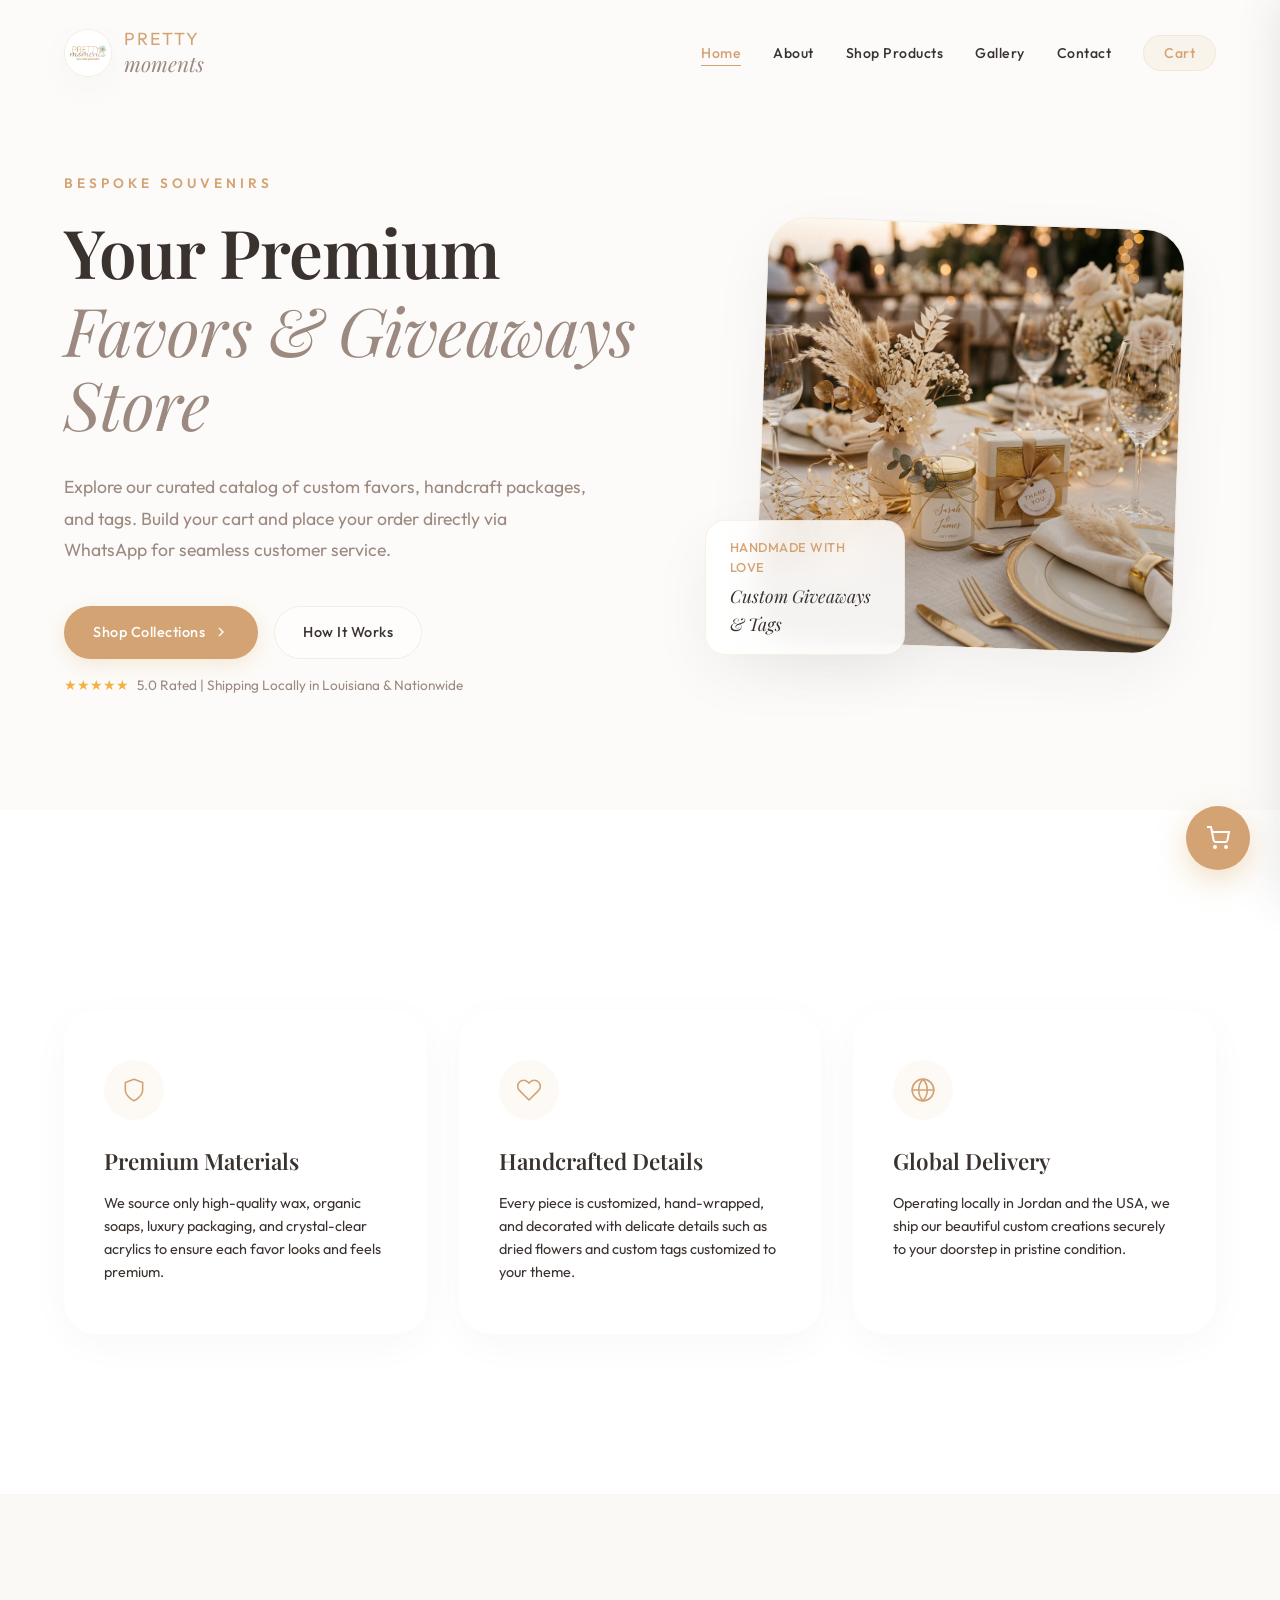
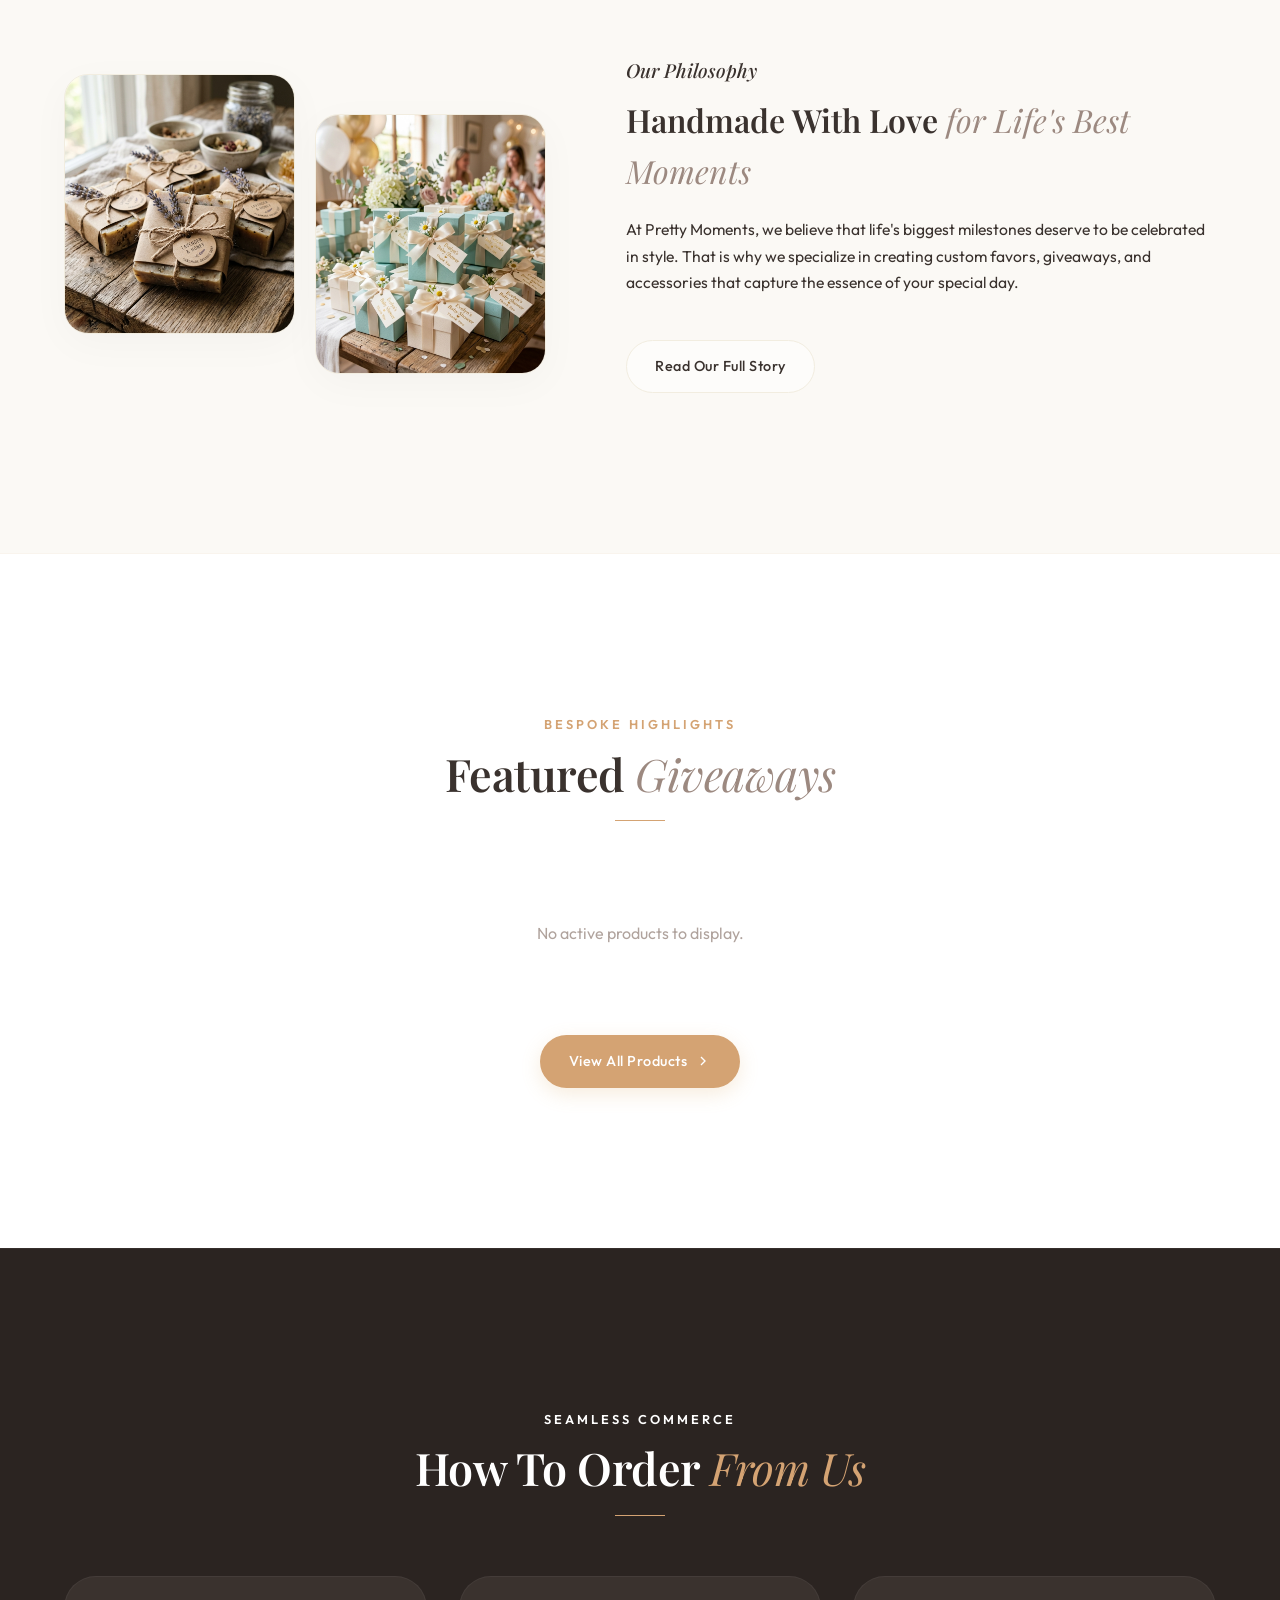
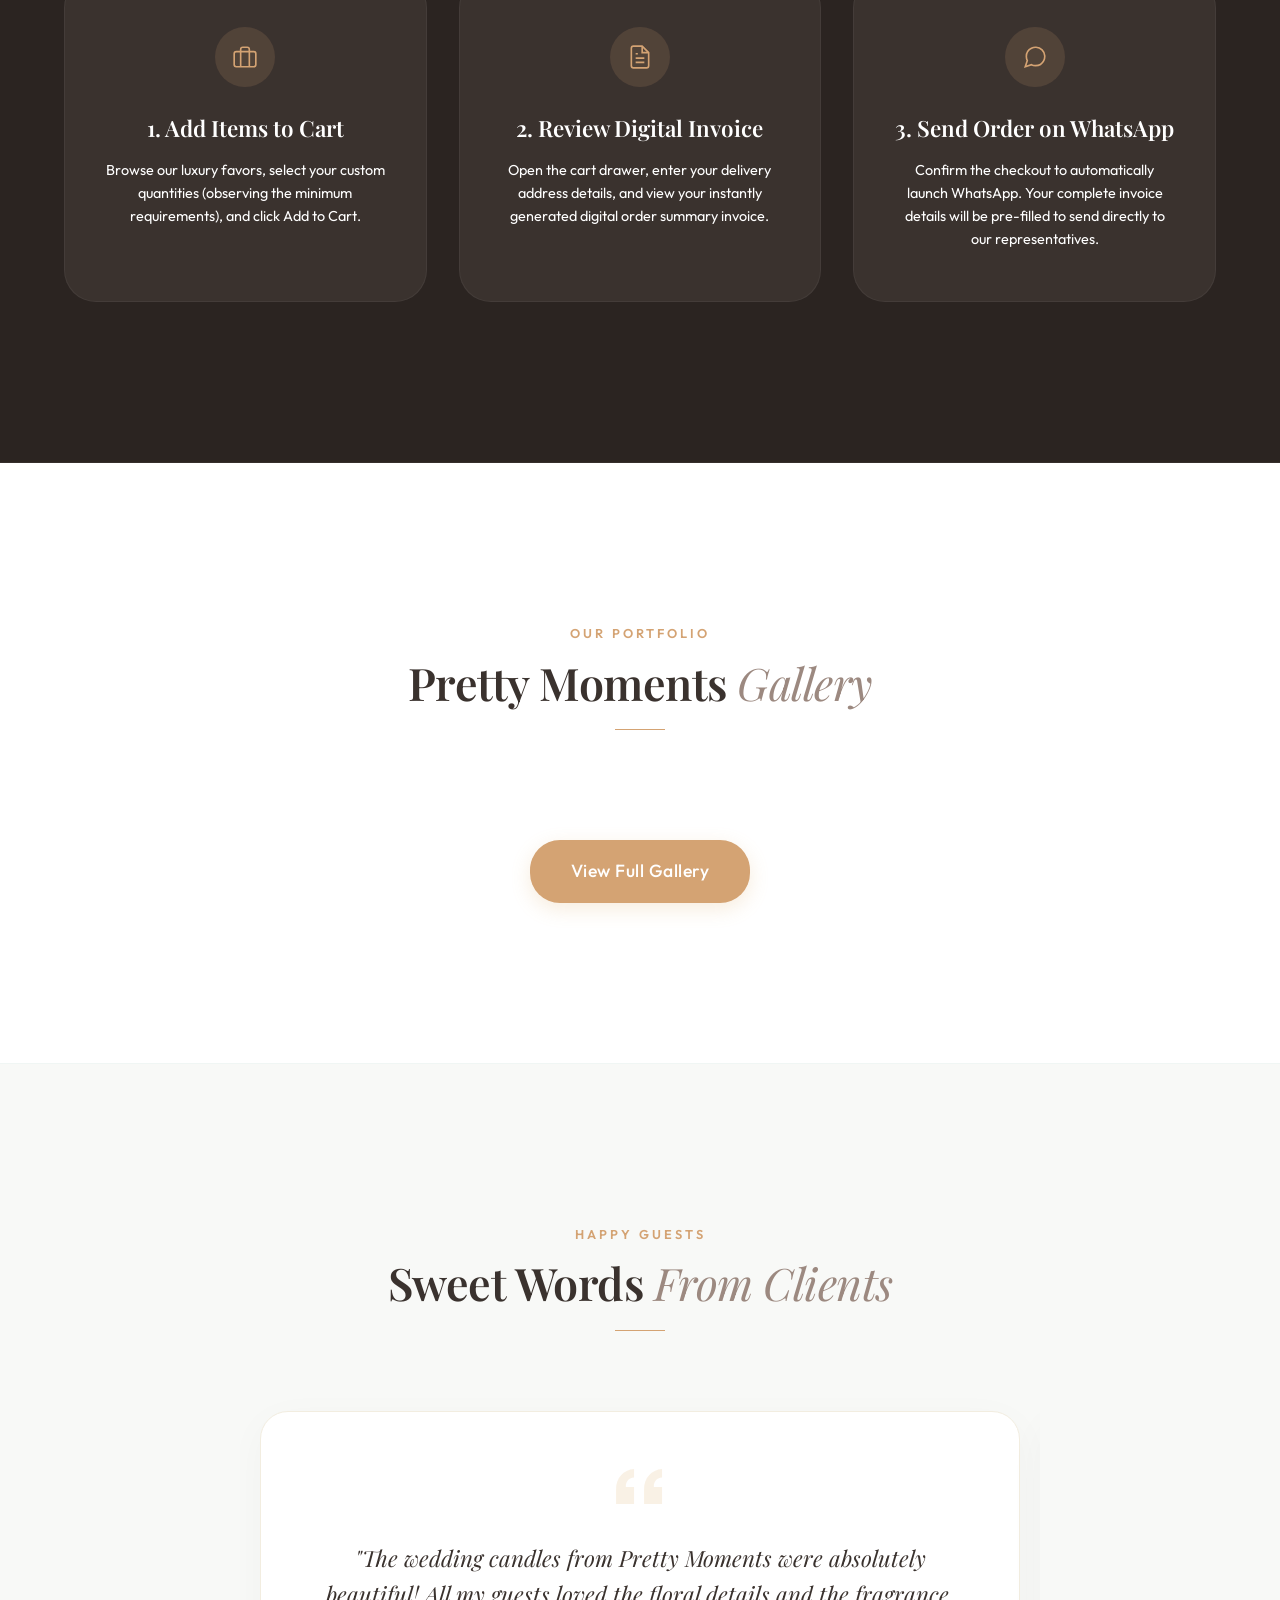
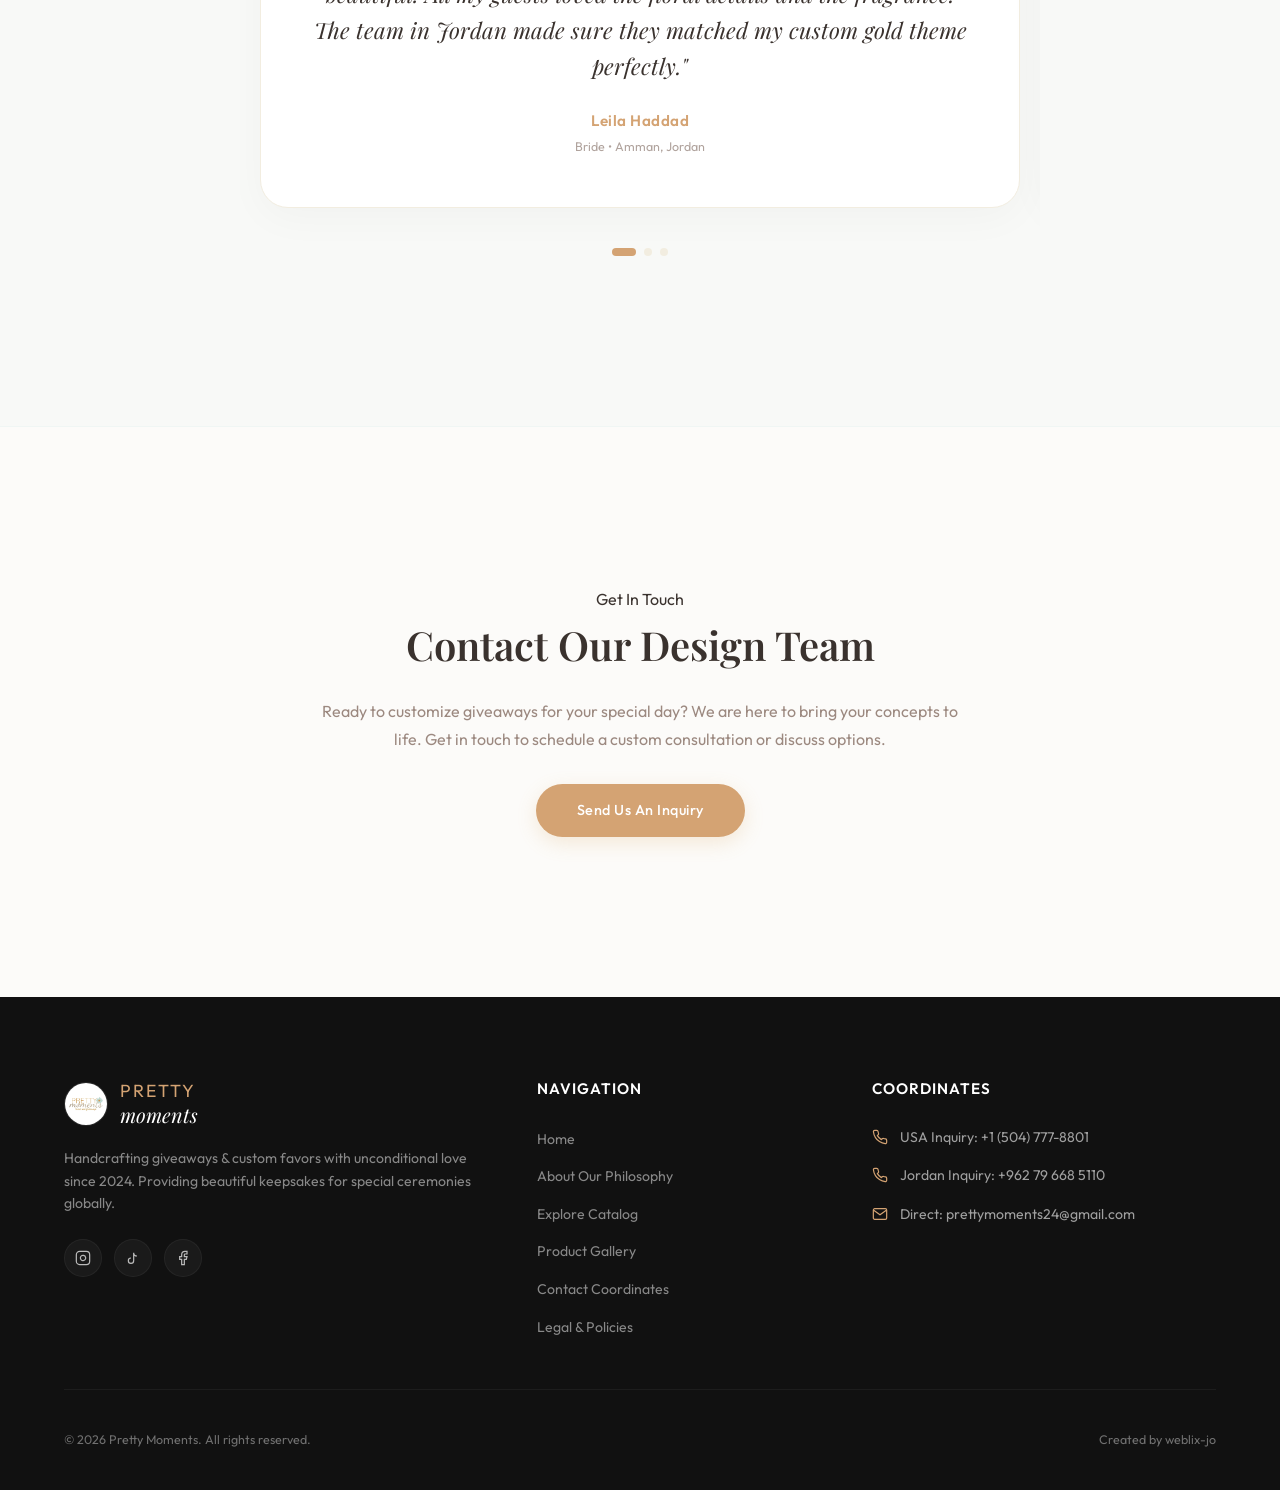
==== commit 75fa57ca: "final" ====
--- a/index.html
+++ b/index.html
@@ -1,20 +1,48 @@
 <!DOCTYPE html>
-<html lang="en">
+<html lang="en-US">
 <head>
   <meta charset="UTF-8">
   <meta name="viewport" content="width=device-width, initial-scale=1.0">
   
-  <!-- SEO Meta Tags -->
+  <!-- Favicon -->
+  <link rel="icon" type="image/x-icon" href="images/favicon.ico">
+  
+  <!-- SEO Meta Tags & Canonical -->
   <title>Pretty Moments | Premium Favors & Giveaways Store</title>
-  <meta name="description" content="Order luxury custom favors & giveaways online. Select items, add to cart, and checkout instantly via WhatsApp. Custom candles, baby shower gift boxes, and handmade soaps in Jordan & USA.">
-  <meta name="keywords" content="giveaways, favors, custom favors, wedding favors, baby shower giveaways, graduation favors, personalized gifts, custom tags, Jordan, USA, WhatsApp store">
+  <meta name="description" content="Order luxury custom favors & giveaways online in Louisiana, USA & Jordan. Select items, add to cart, and checkout instantly via WhatsApp. Custom candles, baby shower gift boxes, and handmade soaps.">
+  <meta name="keywords" content="giveaways, favors, custom favors, wedding favors, baby shower giveaways, graduation favors, personalized gifts, custom tags, Louisiana, New Orleans, Jordan, USA, WhatsApp store">
+  <link rel="canonical" href="https://weblix-jo.com/bio/prettymoments/">
   
   <!-- Open Graph / Facebook -->
   <meta property="og:type" content="website">
-  <meta property="og:url" content="https://weblix-jo.com/bio/prettymoments">
+  <meta property="og:url" content="https://weblix-jo.com/bio/prettymoments/">
   <meta property="og:title" content="Pretty Moments | Premium Favors & Giveaways Store">
-  <meta property="og:description" content="Order luxury custom favors & giveaways online. Select items, add to cart, and checkout instantly via WhatsApp. 🌸✨">
-  <meta property="og:image" content="images/logo.jpg">
+  <meta property="og:description" content="Order luxury custom favors & giveaways online in Louisiana & Nationwide. Select items, add to cart, and checkout instantly via WhatsApp. 🌸✨">
+  <meta property="og:image" content="https://weblix-jo.com/bio/prettymoments/images/logo.jpg">
+
+  <!-- Twitter Cards -->
+  <meta name="twitter:card" content="summary_large_image">
+  <meta name="twitter:title" content="Pretty Moments | Premium Favors & Giveaways Store">
+  <meta name="twitter:description" content="Order luxury custom favors & giveaways online in Louisiana & Nationwide.">
+  <meta name="twitter:image" content="https://weblix-jo.com/bio/prettymoments/images/logo.jpg">
+
+  <!-- LocalBusiness Schema JSON-LD -->
+  <script type="application/ld+json">
+  {
+    "@context": "https://schema.org",
+    "@type": "LocalBusiness",
+    "name": "Pretty Moments",
+    "image": "https://weblix-jo.com/bio/prettymoments/images/logo.jpg",
+    "description": "Premium Favors & Giveaways Store offering custom candles, boxes, and handmade soaps in Louisiana and nationwide.",
+    "telephone": "+15047778801",
+    "areaServed": [
+      { "@type": "State", "name": "Louisiana" },
+      { "@type": "Country", "name": "USA" },
+      { "@type": "Country", "name": "Jordan" }
+    ],
+    "priceRange": "$$"
+  }
+  </script>
 
   <!-- Google Fonts Connection -->
   <link rel="preconnect" href="https://fonts.googleapis.com">
@@ -25,46 +53,8 @@
 </head>
 <body>
 
-  <!-- HEADER / NAVIGATION -->
-  <header id="site-header">
-    <div class="container nav-wrapper">
-      <a href="#home" class="logo-wrapper" id="nav-logo">
-        <div class="logo-circle">
-          <img src="images/logo.jpg" alt="Pretty Moments Logo">
-        </div>
-        <div class="logo-text">
-          <span class="logo-title-pretty">PRETTY</span>
-          <span class="logo-title-moments">moments</span>
-        </div>
-      </a>
-      
-      <!-- Mobile hamburger toggle -->
-      <button class="menu-toggle" aria-label="Toggle navigation menu" aria-expanded="false">
-        <svg viewBox="0 0 24 24" fill="none" stroke="currentColor">
-          <line x1="3" y1="12" x2="21" y2="12"></line>
-          <line x1="3" y1="6" x2="21" y2="6"></line>
-          <line x1="3" y1="18" x2="21" y2="18"></line>
-        </svg>
-      </button>
-
-      <nav id="main-nav">
-        <ul>
-          <li><a href="#home">Home</a></li>
-          <li><a href="#about">About</a></li>
-          <li><a href="shop.html">Shop Products</a></li>
-          <li><a href="#how-it-works">How It Works</a></li>
-          <li><a href="#gallery">Gallery</a></li>
-          <li><a href="#contact">Contact</a></li>
-          <li>
-            <a href="#" class="nav-cta">
-              Cart 
-              <span class="cart-count" style="display:none; background:var(--text-dark); color:var(--white); border-radius:50%; width:18px; height:18px; font-size:0.68rem; align-items:center; justify-content:center; margin-left:6px; border:1px solid var(--white);">0</span>
-            </a>
-          </li>
-        </ul>
-      </nav>
-    </div>
-  </header>
+  <!-- HEADER / NAVIGATION (Injected via JS) -->
+  <div id="global-header-placeholder"></div>
 
   <!-- MAIN CONTENT AREA -->
   <main>
@@ -73,7 +63,7 @@
     <section id="home" class="hero">
       <div class="container hero-grid">
         
-        <div class="hero-content">
+        <div class="hero-content reveal">
           <span class="hero-subtitle">Bespoke Souvenirs</span>
           <h1 class="hero-title">
             Your Premium
@@ -91,9 +81,13 @@
             </a>
             <a href="#how-it-works" class="btn btn-secondary">How It Works</a>
           </div>
-        </div>
-
-        <div class="hero-visual">
+          <div class="hero-trust-banner" style="margin-top: 16px; font-size: 0.85rem; color: var(--text-taupe); display: flex; align-items: center; gap: 8px;">
+            <span style="color: #f5b041;">★★★★★</span>
+            <span>5.0 Rated | Shipping Locally in Louisiana & Nationwide</span>
+          </div>
+        </div>
+
+        <div class="hero-visual reveal reveal-delay-2">
           <div class="hero-img-container">
             <img src="images/hero_bg.png" alt="Elegantly arranged wedding favors on table setting">
           </div>
@@ -111,7 +105,7 @@
       <div class="container">
         <div class="features-grid">
           
-          <div class="feature-card">
+          <div class="feature-card reveal">
             <div class="feature-icon-box">
               <svg viewBox="0 0 24 24" fill="none" stroke="currentColor" stroke-linecap="round" stroke-linejoin="round">
                 <path d="M12 22s8-4 8-10V5l-8-3-8 3v7c0 6 8 10 8 10z"></path>
@@ -121,7 +115,7 @@
             <p>We source only high-quality wax, organic soaps, luxury packaging, and crystal-clear acrylics to ensure each favor looks and feels premium.</p>
           </div>
 
-          <div class="feature-card">
+          <div class="feature-card reveal reveal-delay-1">
             <div class="feature-icon-box">
               <svg viewBox="0 0 24 24" fill="none" stroke="currentColor" stroke-linecap="round" stroke-linejoin="round">
                 <path d="M20.84 4.61a5.5 5.5 0 0 0-7.78 0L12 5.67l-1.06-1.06a5.5 5.5 0 0 0-7.78 7.78l1.06 1.06L12 21.23l7.78-7.78 1.06-1.06a5.5 5.5 0 0 0 0-7.78z"></path>
@@ -131,7 +125,7 @@
             <p>Every piece is customized, hand-wrapped, and decorated with delicate details such as dried flowers and custom tags customized to your theme.</p>
           </div>
 
-          <div class="feature-card">
+          <div class="feature-card reveal reveal-delay-2">
             <div class="feature-icon-box">
               <svg viewBox="0 0 24 24" fill="none" stroke="currentColor" stroke-linecap="round" stroke-linejoin="round">
                 <circle cx="12" cy="12" r="10"></circle>
@@ -166,31 +160,7 @@
           <p>
             At Pretty Moments, we believe that life's biggest milestones deserve to be celebrated in style. That is why we specialize in creating custom favors, giveaways, and accessories that capture the essence of your special day.
           </p>
-          <p>
-            Whether you are walking down the aisle, celebrating a new bundle of joy, celebrating academic achievements, or launching a brand, our team works closely with you to curate designs that match your event's theme, colors, and personality.
-          </p>
-          
-          <div class="about-highlights">
-            <div class="about-highlight-item">
-              <svg viewBox="0 0 24 24" fill="none" stroke="currentColor">
-                <polyline points="20 6 9 17 4 12"></polyline>
-              </svg>
-              <div>
-                <h4>100% Customized</h4>
-                <p>Pick colors, fragrances, shapes, and custom tags.</p>
-              </div>
-            </div>
-            
-            <div class="about-highlight-item">
-              <svg viewBox="0 0 24 24" fill="none" stroke="currentColor">
-                <polyline points="20 6 9 17 4 12"></polyline>
-              </svg>
-              <div>
-                <h4>Bilingual Service</h4>
-                <p>Active support teams ready in Jordan and the US.</p>
-              </div>
-            </div>
-          </div>
+          <a href="about" class="btn btn-secondary" style="margin-top: 20px; display: inline-block;">Read Our Full Story</a>
         </div>
 
       </div>
@@ -211,7 +181,7 @@
         </div>
 
         <div style="text-align:center; margin-top:48px;">
-          <a href="shop.html" class="btn btn-primary">
+          <a href="shop" class="btn btn-primary">
             View All Products
             <svg class="btn-icon" viewBox="0 0 24 24">
               <polyline points="9 18 15 12 9 6"></polyline>
@@ -223,7 +193,7 @@
     </section>
 
     <!-- 5. HOW IT WORKS SECTION -->
-    <section id="how-it-works" class="section-padding" style="background-color: var(--bg-color); border-top:1px solid var(--border-soft); border-bottom:1px solid var(--border-soft);">
+    <section id="how-it-works" class="section-padding bg-brown" style="border-top:1px solid rgba(255,255,255,0.05); border-bottom:1px solid rgba(255,255,255,0.05);">
       <div class="container">
         
         <div class="section-header">
@@ -282,56 +252,12 @@
           <h2>Pretty Moments <span>Gallery</span></h2>
         </div>
 
-        <div class="gallery-grid">
-          
-          <div class="gallery-item tall">
-            <img src="images/hero_bg.png" alt="Custom wedding giveaways set up on dinner table">
-            <div class="gallery-overlay">
-              <h4>Reception Table Settings</h4>
-              <p>Wedding Day Souvenirs</p>
-            </div>
-          </div>
-
-          <div class="gallery-item">
-            <img src="images/wedding_favors.png" alt="Scented candle wedding favors close up">
-            <div class="gallery-overlay">
-              <h4>Luxury Gold Candle Jars</h4>
-              <p>Engagement giveaways</p>
-            </div>
-          </div>
-
-          <div class="gallery-item">
-            <img src="images/baby_shower.png" alt="Baby shower pastel blue and pink boxes">
-            <div class="gallery-overlay">
-              <h4>Pastel Baby Boxes</h4>
-              <p>Baby Shower favors</p>
-            </div>
-          </div>
-
-          <div class="gallery-item tall">
-            <img src="images/soaps_favors.png" alt="Handmade rustic soaps wrapped in paper and twine">
-            <div class="gallery-overlay">
-              <h4>Handcrafted Organic Soaps</h4>
-              <p>Bridal Shower rustic theme</p>
-            </div>
-          </div>
-
-          <div class="gallery-item">
-            <img src="images/graduation_favors.png" alt="Graduation diploma scroll boxes">
-            <div class="gallery-overlay">
-              <h4>Graduation Chocolate boxes</h4>
-              <p>Academic Celebration giveaways</p>
-            </div>
-          </div>
-
-          <div class="gallery-item">
-            <img src="images/hero_bg.png" alt="Beautifully gift-wrapped candles with ribbons">
-            <div class="gallery-overlay">
-              <h4>Custom Ribbon Gift Boxes</h4>
-              <p>Anniversary & Special Events</p>
-            </div>
-          </div>
-
+        <div id="dynamic-gallery-grid" class="gallery-grid">
+          <!-- Latest 2 gallery items injected here -->
+        </div>
+
+        <div style="text-align: center; margin-top: 50px;" class="reveal">
+          <a href="gallery" class="btn btn-primary" style="padding: 16px 40px; font-size: 1.1rem;">View Full Gallery</a>
         </div>
 
       </div>
@@ -406,123 +332,15 @@
       </div>
     </section>
 
-    <!-- 8. CONTACT & FORM SECTION -->
-    <section id="contact" class="section-padding" style="background-color: var(--bg-color);">
-      <div class="container contact-grid">
-        
-        <!-- Contact Info column -->
-        <div class="contact-info-area">
-          <div class="section-header" style="text-align: left; margin-bottom: 40px;">
-            <span class="tagline" style="margin-left: 0;">Get In Touch</span>
-            <h2 style="font-size: 2.2rem;">Contact <span>Our Sales Team</span></h2>
-            <p style="margin-top: 15px; font-size: 0.92rem; text-align: left;">We operate globally with dedicated contacts in Jordan and the United States. Message us directly or fill in the form, and we will get back to you shortly.</p>
-          </div>
-
-          <div class="contact-info-cards">
-            
-            <!-- Jordan Card -->
-            <div class="contact-card">
-              <div class="contact-card-icon">
-                <svg viewBox="0 0 24 24" fill="none" stroke="currentColor">
-                  <path d="M22 16.92v3a2 2 0 0 1-2.18 2 19.79 19.79 0 0 1-8.63-3.07 19.5 19.5 0 0 1-6-6 19.79 19.79 0 0 1-3.07-8.67A2 2 0 0 1 4.11 2h3a2 2 0 0 1 2 1.72 12.84 12.84 0 0 0 .7 2.81 2 2 0 0 1-.45 2.11L8.09 9.91a16 16 0 0 0 6 6l1.27-1.27a2 2 0 0 1 2.11-.45 12.84 12.84 0 0 0 2.81.7A2 2 0 0 1 22 16.92z"></path>
-                </svg>
-              </div>
-              <div class="contact-card-details">
-                <h4>Jordan Office</h4>
-                <p>Call or WhatsApp our Jordan coordination center for orders within Middle East.</p>
-                <div class="contact-links-group">
-                  <a href="tel:+962796685110" class="contact-mini-btn">
-                    <svg viewBox="0 0 24 24" fill="none" stroke="currentColor">
-                      <path d="M22 16.92v3a2 2 0 0 1-2.18 2 19.79 19.79 0 0 1-8.63-3.07 19.5 19.5 0 0 1-6-6 19.79 19.79 0 0 1-3.07-8.67A2 2 0 0 1 4.11 2h3a2 2 0 0 1 2 1.72 12.84 12.84 0 0 0 .7 2.81 2 2 0 0 1-.45 2.11L8.09 9.91a16 16 0 0 0 6 6l1.27-1.27a2 2 0 0 1 2.11-.45 12.84 12.84 0 0 0 2.81.7A2 2 0 0 1 22 16.92z"></path>
-                    </svg>
-                    Call (+962)
-                  </a>
-                  <a href="https://wa.me/15047778801?text=Hello%20Pretty%20Moments%2C%20I%20am%20inquiring%20from%20Jordan" target="_blank" class="contact-mini-btn">
-                    <svg viewBox="0 0 24 24" fill="none" stroke="currentColor">
-                      <path d="M21 11.5a8.38 8.38 0 0 1-.9 3.8 8.5 8.5 0 0 1-7.6 4.7 8.38 8.38 0 0 1-3.8-.9L3 21l1.9-5.7a8.38 8.38 0 0 1-.9-3.8 8.5 8.5 0 0 1 4.7-7.6 8.38 8.38 0 0 1 3.8-.9h.5a8.48 8.48 0 0 1 8 8v.5z"></path>
-                    </svg>
-                    WhatsApp
-                  </a>
-                </div>
-              </div>
-            </div>
-
-            <!-- USA Card -->
-            <div class="contact-card">
-              <div class="contact-card-icon">
-                <svg viewBox="0 0 24 24" fill="none" stroke="currentColor">
-                  <path d="M22 16.92v3a2 2 0 0 1-2.18 2 19.79 19.79 0 0 1-8.63-3.07 19.5 19.5 0 0 1-6-6 19.79 19.79 0 0 1-3.07-8.67A2 2 0 0 1 4.11 2h3a2 2 0 0 1 2 1.72 12.84 12.84 0 0 0 .7 2.81 2 2 0 0 1-.45 2.11L8.09 9.91a16 16 0 0 0 6 6l1.27-1.27a2 2 0 0 1 2.11-.45 12.84 12.84 0 0 0 2.81.7A2 2 0 0 1 22 16.92z"></path>
-                </svg>
-              </div>
-              <div class="contact-card-details">
-                <h4>USA Office</h4>
-                <p>Call or text our North America team for local custom requests and logistics.</p>
-                <div class="contact-links-group">
-                  <a href="tel:+15047778801" class="contact-mini-btn">
-                    <svg viewBox="0 0 24 24" fill="none" stroke="currentColor">
-                      <path d="M22 16.92v3a2 2 0 0 1-2.18 2 19.79 19.79 0 0 1-8.63-3.07 19.5 19.5 0 0 1-6-6 19.79 19.79 0 0 1-3.07-8.67A2 2 0 0 1 4.11 2h3a2 2 0 0 1 2 1.72 12.84 12.84 0 0 0 .7 2.81 2 2 0 0 1-.45 2.11L8.09 9.91a16 16 0 0 0 6 6l1.27-1.27a2 2 0 0 1 2.11-.45 12.84 12.84 0 0 0 2.81.7A2 2 0 0 1 22 16.92z"></path>
-                    </svg>
-                    Call (+1)
-                  </a>
-                  <a href="https://wa.me/15047778801?text=Hello%20Pretty%20Moments%2C%20I%20am%20inquiring%20from%20USA" target="_blank" class="contact-mini-btn">
-                    <svg viewBox="0 0 24 24" fill="none" stroke="currentColor">
-                      <path d="M21 11.5a8.38 8.38 0 0 1-.9 3.8 8.5 8.5 0 0 1-7.6 4.7 8.38 8.38 0 0 1-3.8-.9L3 21l1.9-5.7a8.38 8.38 0 0 1-.9-3.8 8.5 8.5 0 0 1 4.7-7.6 8.38 8.38 0 0 1 3.8-.9h.5a8.48 8.48 0 0 1 8 8v.5z"></path>
-                    </svg>
-                    WhatsApp
-                  </a>
-                </div>
-              </div>
-            </div>
-
-          </div>
-        </div>
-
-        <!-- Form Column -->
-        <div class="contact-form-container">
-          
-          <!-- Success alert -->
-          <div class="form-alert success" id="form-success-alert">
-            <strong>Thank you!</strong> Your inquiry has been sent successfully. Our team will contact you very soon.
-          </div>
-
-          <form id="contact-form" autocomplete="on">
-            <div class="form-row">
-              <div class="form-group">
-                <label for="contact-name">Your Name *</label>
-                <input type="text" id="contact-name" name="name" required placeholder="e.g. Leila Haddad">
-              </div>
-              <div class="form-group">
-                <label for="contact-email">Email Address *</label>
-                <input type="email" id="contact-email" name="email" required placeholder="name@domain.com">
-              </div>
-            </div>
-
-            <div class="form-row">
-              <div class="form-group">
-                <label for="contact-phone">Phone Number *</label>
-                <input type="tel" id="contact-phone" name="phone" required placeholder="e.g. +962 79 123 4567">
-              </div>
-              <div class="form-group">
-                <label for="contact-event">Celebration Type</label>
-                <select id="contact-event" name="event-type">
-                  <option value="wedding">Wedding & Engagement</option>
-                  <option value="baby-shower">Baby Shower</option>
-                  <option value="graduation">Graduation</option>
-                  <option value="birthday">Birthday Party</option>
-                  <option value="other">Other Special Moment</option>
-                </select>
-              </div>
-            </div>
-
-            <div class="form-group">
-              <label for="contact-message">Your Ideas & Details</label>
-              <textarea id="contact-message" name="message" rows="4" placeholder="Tell us about your estimated quantity, colors, tag designs, or any specific concepts you have in mind..."></textarea>
-            </div>
-
-            <button type="submit" class="btn btn-primary form-submit-btn">Send Inquiry Email</button>
-          </form>
-        </div>
-
+    <!-- 8. CONTACT SECTION (Teaser) -->
+    <section id="contact" class="section-padding" style="background-color: var(--bg-color); text-align: center;">
+      <div class="container" style="max-width: 700px;">
+        <span class="tagline">Get In Touch</span>
+        <h2 style="font-size: 2.5rem; margin-bottom: 20px;">Contact <span>Our Design Team</span></h2>
+        <p style="color: var(--text-taupe); line-height: 1.8; margin-bottom: 30px;">
+          Ready to customize giveaways for your special day? We are here to bring your concepts to life. Get in touch to schedule a custom consultation or discuss options.
+        </p>
+        <a href="contact" class="btn btn-primary" style="display: inline-block; padding: 14px 40px; text-decoration: none;">Send Us An Inquiry</a>
       </div>
     </section>
 
@@ -566,7 +384,7 @@
       </div>
       <div class="cart-summary-row">
         <span>Delivery / Shipping</span>
-        <span style="font-style: italic; color: var(--text-light); font-size: 0.8rem;">Calculated in Chat</span>
+        <span style="font-style: italic; color: var(--text-light); font-size: 0.8rem; max-width: 150px; text-align: right;">Standard US Shipping: Starting at $15 (Exact quote provided in chat).</span>
       </div>
       <div class="cart-summary-row total">
         <span>Total</span>
@@ -591,7 +409,7 @@
             <label>Payment Method *</label>
             <div style="display:flex; gap:16px; margin-top:6px; font-size:0.9rem;">
               <label style="display:flex; align-items:center; gap:6px; font-weight:normal; cursor:pointer;">
-                <input type="radio" name="payment-method" value="cod" checked style="width:auto; accent-color:var(--primary-gold);"> Cash on Delivery
+                <input type="radio" name="payment-method" value="invoice" checked style="width:auto; accent-color:var(--primary-gold);"> Custom Invoice
               </label>
               <label style="display:flex; align-items:center; gap:6px; font-weight:normal; cursor:pointer;">
                 <input type="radio" name="payment-method" value="online" style="width:auto; accent-color:var(--primary-gold);"> Online Payment
@@ -599,7 +417,7 @@
             </div>
           </div>
         </div>
-        <button type="submit" class="checkout-btn">Proceed to Checkout</button>
+        <button type="submit" class="checkout-btn">Request Custom Quote</button>
       </form>
     </div>
   </div>
@@ -668,7 +486,7 @@
         </div>
         <div class="invoice-financial-row">
           <span>Delivery & Shipping:</span>
-          <span style="font-style: italic; color:var(--text-light);">Calculated in Chat</span>
+          <span style="font-style: italic; color:var(--text-light); font-size: 0.8rem;">Starting at $15 (Calculated in Chat)</span>
         </div>
         <div class="invoice-financial-row grand">
           <span>Grand Total:</span>
@@ -678,14 +496,11 @@
 
       <!-- Checkout triggers -->
       <div class="invoice-actions">
-        <button type="button" class="btn btn-secondary invoice-action-btn invoice-action-print" id="print-invoice-btn">
-          Print Receipt
-        </button>
         <button type="button" class="btn invoice-action-btn invoice-action-whatsapp" id="whatsapp-checkout-btn">
           <svg viewBox="0 0 448 512" fill="currentColor">
             <path d="M380.9 97.1C339 55.1 283.2 32 223.9 32c-122.4 0-222 99.6-222 222 0 39.1 10.2 77.3 29.6 111L0 480l117.7-30.9c32.4 17.7 68.9 27 106.1 27h.1c122.3 0 224.1-99.6 224.1-222 0-59.3-25.2-115-67.1-157zm-157 341.6c-33.2 0-65.7-8.9-94-25.7l-6.7-4-69.8 18.3L72 359.2l-4.4-7c-18.5-29.4-28.2-63.3-28.2-98.2 0-101.7 82.8-184.5 184.6-184.5 49.3 0 95.6 19.2 130.4 54.1 34.8 34.9 56.2 81.2 56.1 130.5 0 101.8-84.9 184.6-186.6 184.6zm101.2-138.2c-5.5-2.8-32.8-16.2-37.9-18-5.1-1.9-8.8-2.8-12.5 2.8-3.7 5.6-14.3 18-17.6 21.8-3.2 3.7-6.5 4.2-12 1.4-32.6-16.3-54-29.1-75.5-66-5.7-9.8 5.7-9.1 16.3-30.3 1.8-3.7.9-6.9-.5-9.7-1.4-2.8-12.5-30.1-17.1-41.2-4.5-10.8-9.1-9.3-12.5-9.5-3.2-.2-6.9-.2-10.6-.2-3.7 0-9.7 1.4-14.8 6.9-5.1 5.6-19.4 19-19.4 46.3 0 27.3 19.9 53.7 22.6 57.4 2.8 3.7 39.1 59.7 94.8 83.8 35.2 15.2 49 16.5 66.6 13.9 10.7-1.6 32.8-13.4 37.4-26.4 4.6-13 4.6-24.1 3.2-26.4-1.3-2.5-5-3.9-10.5-6.6z"/>
           </svg>
-          Send WhatsApp Order
+          Send WhatsApp Inquiry
         </button>
       </div>
     </div>
@@ -704,91 +519,8 @@
     </div>
   </div>
 
-  <!-- FOOTER -->
-  <footer>
-    <div class="container">
-      
-      <div class="footer-grid">
-        
-        <div class="footer-brand">
-          <a href="#home" class="footer-logo" style="text-decoration: none;">
-            <div class="footer-logo-circle">
-              <img src="images/logo.jpg" alt="Pretty Moments circular footer logo">
-            </div>
-            <div class="footer-logo-text">
-              <span class="footer-logo-pretty">PRETTY</span>
-              <span class="footer-logo-moments">moments</span>
-            </div>
-          </a>
-          <p>Handcrafting giveaways & custom favors with unconditional love since 2024. Providing beautiful keepsakes for special ceremonies globally.</p>
-          
-          <div class="footer-socials">
-            <a href="https://www.instagram.com/prettymoments24?utm_source=ig_web_button_share_sheet&igsh=ZDNlZDc0MzIxNw==" target="_blank" class="footer-social-btn" aria-label="Visit Instagram Profile">
-              <svg viewBox="0 0 24 24" fill="none" stroke="currentColor">
-                <rect x="2" y="2" width="20" height="20" rx="5" ry="5"></rect>
-                <path d="M16 11.37A4 4 0 1 1 12.63 8 4 4 0 0 1 16 11.37z"></path>
-                <line x1="17.5" y1="6.5" x2="17.51" y2="6.5"></line>
-              </svg>
-            </a>
-            <a href="https://www.tiktok.com/@prettymoments24?_r=1&_t=ZT-97ME6x1XM2H" target="_blank" class="footer-social-btn" aria-label="Visit TikTok Channel">
-              <svg viewBox="0 0 24 24" fill="none" stroke="currentColor">
-                <path d="M9 12a4 4 0 1 0 4 4V4a5 5 0 0 0 5 5"></path>
-              </svg>
-            </a>
-            <a href="https://www.facebook.com/share/1H92s1cAEb/?mibextid=wwXIfr" target="_blank" class="footer-social-btn" aria-label="Visit Facebook Page">
-              <svg viewBox="0 0 24 24" fill="none" stroke="currentColor">
-                <path d="M18 2h-3a5 5 0 0 0-5 5v3H7v4h3v8h4v-8h3l1-4h-4V7a1 1 0 0 1 1-1h3z"></path>
-              </svg>
-            </a>
-          </div>
-        </div>
-
-        <div class="footer-links-col">
-          <h4>Navigation</h4>
-          <ul>
-            <li><a href="#home">Home</a></li>
-            <li><a href="#about">About Our Philosophy</a></li>
-            <li><a href="#collections">Explore Catalog</a></li>
-            <li><a href="#how-it-works">How It Works</a></li>
-            <li><a href="#gallery">Product Gallery</a></li>
-            <li><a href="#contact">Contact Coordinates</a></li>
-          </ul>
-        </div>
-
-        <div class="footer-links-col">
-          <h4>Coordinates</h4>
-          <div class="footer-contact-info">
-            <div class="footer-contact-item">
-              <svg viewBox="0 0 24 24" fill="none" stroke="currentColor">
-                <path d="M22 16.92v3a2 2 0 0 1-2.18 2 19.79 19.79 0 0 1-8.63-3.07 19.5 19.5 0 0 1-6-6 19.79 19.79 0 0 1-3.07-8.67A2 2 0 0 1 4.11 2h3a2 2 0 0 1 2 1.72 12.84 12.84 0 0 0 .7 2.81 2 2 0 0 1-.45 2.11L8.09 9.91a16 16 0 0 0 6 6l1.27-1.27a2 2 0 0 1 2.11-.45 12.84 12.84 0 0 0 2.81.7A2 2 0 0 1 22 16.92z"></path>
-              </svg>
-              <span>USA Inquiry: +1 (504) 777-8801</span>
-            </div>
-            <div class="footer-contact-item">
-              <svg viewBox="0 0 24 24" fill="none" stroke="currentColor">
-                <path d="M22 16.92v3a2 2 0 0 1-2.18 2 19.79 19.79 0 0 1-8.63-3.07 19.5 19.5 0 0 1-6-6 19.79 19.79 0 0 1-3.07-8.67A2 2 0 0 1 4.11 2h3a2 2 0 0 1 2 1.72 12.84 12.84 0 0 0 .7 2.81 2 2 0 0 1-.45 2.11L8.09 9.91a16 16 0 0 0 6 6l1.27-1.27a2 2 0 0 1 2.11-.45 12.84 12.84 0 0 0 2.81.7A2 2 0 0 1 22 16.92z"></path>
-              </svg>
-              <span>Jordan Inquiry: +962 79 668 5110</span>
-            </div>
-            <div class="footer-contact-item">
-              <svg viewBox="0 0 24 24" fill="none" stroke="currentColor">
-                <path d="M4 4h16c1.1 0 2 .9 2 2v12c0 1.1-.9 2-2 2H4c-1.1 0-2-.9-2-2V6c0-1.1.9-2 2-2z"></path>
-                <polyline points="22,6 12,13 2,6"></polyline>
-              </svg>
-              <span>Direct: prettymoments24@gmail.com</span>
-            </div>
-          </div>
-        </div>
-
-      </div>
-
-      <div class="footer-bottom">
-        <p>&copy; 2026 Pretty Moments. All rights reserved.</p>
-        <p>Created by <a href="https://weblix-jo.com/en" target="_blank" rel="noopener">weblix-jo</a></p>
-      </div>
-
-    </div>
-  </footer>
+  <!-- FOOTER (Injected via JS) -->
+  <div id="global-footer-placeholder"></div>
 
   <!-- Script files -->
   <script src="https://cdn.jsdelivr.net/npm/@supabase/supabase-js@2"></script>
--- a/css/style.css
+++ b/css/style.css
@@ -7,14 +7,14 @@
 
 :root {
   /* Brand Palette from Logo */
-  --bg-color: #faf9f6;         /* Extremely soft ivory/cream */
-  --primary-gold: #d5a153;     /* Warm luxury gold from logo */
-  --primary-gold-rgb: 213, 161, 83;
-  --primary-teal: #8fc5c5;     /* Pastel teal from logo daisy */
-  --primary-teal-rgb: 143, 197, 197;
-  --text-taupe: #8e7b71;       /* Soft cursive taupe from logo moments */
-  --text-dark: #4a3e39;        /* Deep contrasted warm charcoal */
-  --text-light: #ab9d95;       /* Muted taupe for captions */
+  --bg-color: #fcfbf9;         /* Even softer ivory/cream */
+  --primary-gold: #d4a373;     /* Warmer, softer gold */
+  --primary-gold-rgb: 212, 163, 115;
+  --primary-teal: #e2ece9;     /* Softer pastel teal */
+  --primary-teal-rgb: 226, 236, 233;
+  --text-taupe: #9c8980;       /* Lighter, more elegant taupe */
+  --text-dark: #3a322e;        /* Softer deep charcoal */
+  --text-light: #b0a39d;       /* Muted taupe for captions */
   --border-soft: #f2ede0;      /* Soft golden-cream border */
   --white: #ffffff;
   
@@ -23,14 +23,14 @@
   --font-serif: 'Playfair Display', serif;
   
   /* Transitions */
-  --transition-smooth: all 0.4s cubic-bezier(0.25, 0.8, 0.25, 1);
-  --transition-fast: all 0.2s ease;
+  --transition-smooth: all 0.6s cubic-bezier(0.16, 1, 0.3, 1);
+  --transition-fast: all 0.3s ease;
   
-  /* Shadows */
-  --shadow-subtle: 0 4px 20px rgba(142, 123, 113, 0.03);
-  --shadow-medium: 0 12px 30px rgba(142, 123, 113, 0.06);
-  --shadow-hover: 0 20px 40px rgba(213, 161, 83, 0.12);
-  --shadow-glass: 0 8px 32px 0 rgba(142, 123, 113, 0.04);
+  /* Shadows - Extremely Soft & Diffused */
+  --shadow-subtle: 0 10px 40px rgba(0, 0, 0, 0.03);
+  --shadow-medium: 0 20px 60px rgba(0, 0, 0, 0.05);
+  --shadow-hover: 0 30px 80px rgba(212, 163, 115, 0.12);
+  --shadow-glass: 0 8px 32px 0 rgba(0, 0, 0, 0.04);
 }
 
 /* Reset & Global Styles */
@@ -62,10 +62,11 @@
   color: var(--text-dark);
 }
 
-p {
   font-family: var(--font-sans);
   font-weight: 300;
   color: var(--text-taupe);
+  letter-spacing: 0.3px;
+  line-height: 1.8;
 }
 
 .text-gold {
@@ -102,7 +103,7 @@
 }
 
 .section-padding {
-  padding: 100px 0;
+  padding: 160px 0;
 }
 
 .text-center {
@@ -128,9 +129,10 @@
 }
 
 .section-header h2 {
-  font-size: 2.5rem;
+  font-size: 2.8rem;
   line-height: 1.2;
   margin-bottom: 16px;
+  letter-spacing: -0.5px;
 }
 
 .section-header h2 span {
@@ -176,8 +178,8 @@
   background-color: var(--white);
   color: var(--primary-gold);
   border-color: var(--primary-gold);
-  transform: translateY(-3px);
-  box-shadow: 0 10px 25px rgba(213, 161, 83, 0.15);
+  transform: scale(1.02);
+  box-shadow: 0 15px 35px rgba(212, 163, 115, 0.2);
 }
 
 .btn-secondary {
@@ -191,7 +193,7 @@
   background-color: var(--white);
   border-color: var(--primary-gold);
   color: var(--primary-gold);
-  transform: translateY(-3px);
+  transform: scale(1.02);
   box-shadow: var(--shadow-medium);
 }
 
@@ -366,6 +368,14 @@
   width: 100%;
 }
 
+nav a.active {
+  color: var(--primary-gold);
+}
+
+nav a.active::after {
+  width: 100%;
+}
+
 .nav-cta {
   padding: 8px 20px;
   border-radius: 20px;
@@ -453,10 +463,11 @@
 }
 
 .hero-title {
-  font-size: 3.8rem;
-  line-height: 1.15;
-  margin-bottom: 24px;
-  color: var(--text-dark);
+  font-size: 4.2rem;
+  line-height: 1.1;
+  margin-bottom: 30px;
+  color: var(--text-dark);
+  letter-spacing: -1px;
 }
 
 .hero-title span {
@@ -469,10 +480,11 @@
 }
 
 .hero-description {
-  font-size: 1.05rem;
-  line-height: 1.7;
-  margin-bottom: 36px;
+  font-size: 1.1rem;
+  line-height: 1.8;
+  margin-bottom: 40px;
   color: var(--text-taupe);
+  max-width: 90%;
 }
 
 .hero-buttons {
@@ -572,11 +584,21 @@
   margin-top: 40px;
 }
 
+.product-card {
+  background-color: var(--white);
+  border-radius: 24px;
+  overflow: hidden;
+  box-shadow: var(--shadow-subtle);
+  transition: var(--transition-smooth);
+  position: relative;
+  border: none;
+}
+
 .feature-card {
   background-color: var(--white);
-  border: 1px solid var(--border-soft);
-  padding: 40px 32px;
-  border-radius: 28px;
+  border: none;
+  padding: 50px 40px;
+  border-radius: 32px;
   box-shadow: var(--shadow-subtle);
   transition: var(--transition-smooth);
   position: relative;
@@ -622,6 +644,11 @@
 .feature-card p {
   font-size: 0.9rem;
   line-height: 1.6;
+}
+
+.product-card:hover {
+  transform: translateY(-8px) scale(1.01);
+  box-shadow: var(--shadow-medium);
 }
 
 .feature-card:hover {
@@ -1584,7 +1611,7 @@
   grid-row: span 2;
 }
 
-.gallery-item img {
+.gallery-item img, .gallery-item video {
   width: 100%;
   height: 100%;
   object-fit: cover;
@@ -1971,7 +1998,7 @@
 
 /* Footer Section */
 footer {
-  background-color: #2b2421; /* Warm dark brown */
+  background-color: #111111; /* Pure dark / black */
   color: rgba(255, 255, 255, 0.6);
   padding: 80px 0 40px;
   font-family: var(--font-sans);
@@ -2332,3 +2359,99 @@
     gap: 8px;
   }
 }
+
+/* ==========================================================================
+   Accessibility (ADA) Compliance & Focus States
+   ========================================================================== */
+:focus-visible {
+  outline: 3px solid var(--primary-gold);
+  outline-offset: 2px;
+}
+button:focus-visible, a:focus-visible, input:focus-visible, textarea:focus-visible, select:focus-visible {
+  outline: 3px solid var(--primary-gold);
+  outline-offset: 3px;
+}
+
+/* ==========================================================================
+   Unified Policies Page Styles
+   ========================================================================== */
+.policy-section {
+  padding: 160px 24px 80px;
+  max-width: 800px;
+  margin: 0 auto;
+  background-color: var(--white);
+  border-radius: 20px;
+  box-shadow: var(--shadow-subtle);
+  margin-top: 40px;
+  margin-bottom: 40px;
+}
+.policy-section h1 {
+  font-size: 2.5rem;
+  margin-bottom: 40px;
+  color: var(--primary-gold);
+  text-align: center;
+}
+.policy-section h2 {
+  font-size: 1.8rem;
+  margin-top: 50px;
+  margin-bottom: 20px;
+  color: var(--text-dark);
+  border-bottom: 1px solid var(--border-soft);
+  padding-bottom: 10px;
+}
+.policy-section p, .policy-section li {
+  font-size: 1rem;
+  line-height: 1.8;
+  color: var(--text-taupe);
+  margin-bottom: 15px;
+}
+.policy-section ul {
+  margin-left: 24px;
+  margin-bottom: 24px;
+}
+
+/* ==========================================================================
+   Reveal Animations (Intersection Observer)
+   ========================================================================== */
+.reveal {
+  opacity: 0;
+  transform: translateY(40px);
+  transition: all 1s cubic-bezier(0.16, 1, 0.3, 1);
+}
+
+.reveal.active {
+  opacity: 1;
+  transform: translateY(0);
+}
+
+/* Stagger delays */
+.reveal-delay-1 { transition-delay: 0.1s; }
+.reveal-delay-2 { transition-delay: 0.2s; }
+.reveal-delay-3 { transition-delay: 0.3s; }
+
+/* ==========================================================================
+   Dark Brown Section Utility (Inverted Color Scheme)
+   ========================================================================== */
+.bg-brown {
+  background-color: #2b2421 !important;
+  color: var(--white) !important;
+}
+
+.bg-brown h1, .bg-brown h2, .bg-brown h3, .bg-brown h4, .bg-brown p, .bg-brown span.tagline {
+  color: var(--white) !important;
+}
+
+.bg-brown .section-header h2 span {
+  color: var(--primary-gold) !important;
+}
+
+.bg-brown .feature-card {
+  background-color: #3a322e;
+  box-shadow: none;
+  border: 1px solid rgba(255, 255, 255, 0.05);
+}
+
+.bg-brown .feature-icon-box {
+  background-color: rgba(212, 163, 115, 0.15);
+  color: var(--primary-gold);
+}
